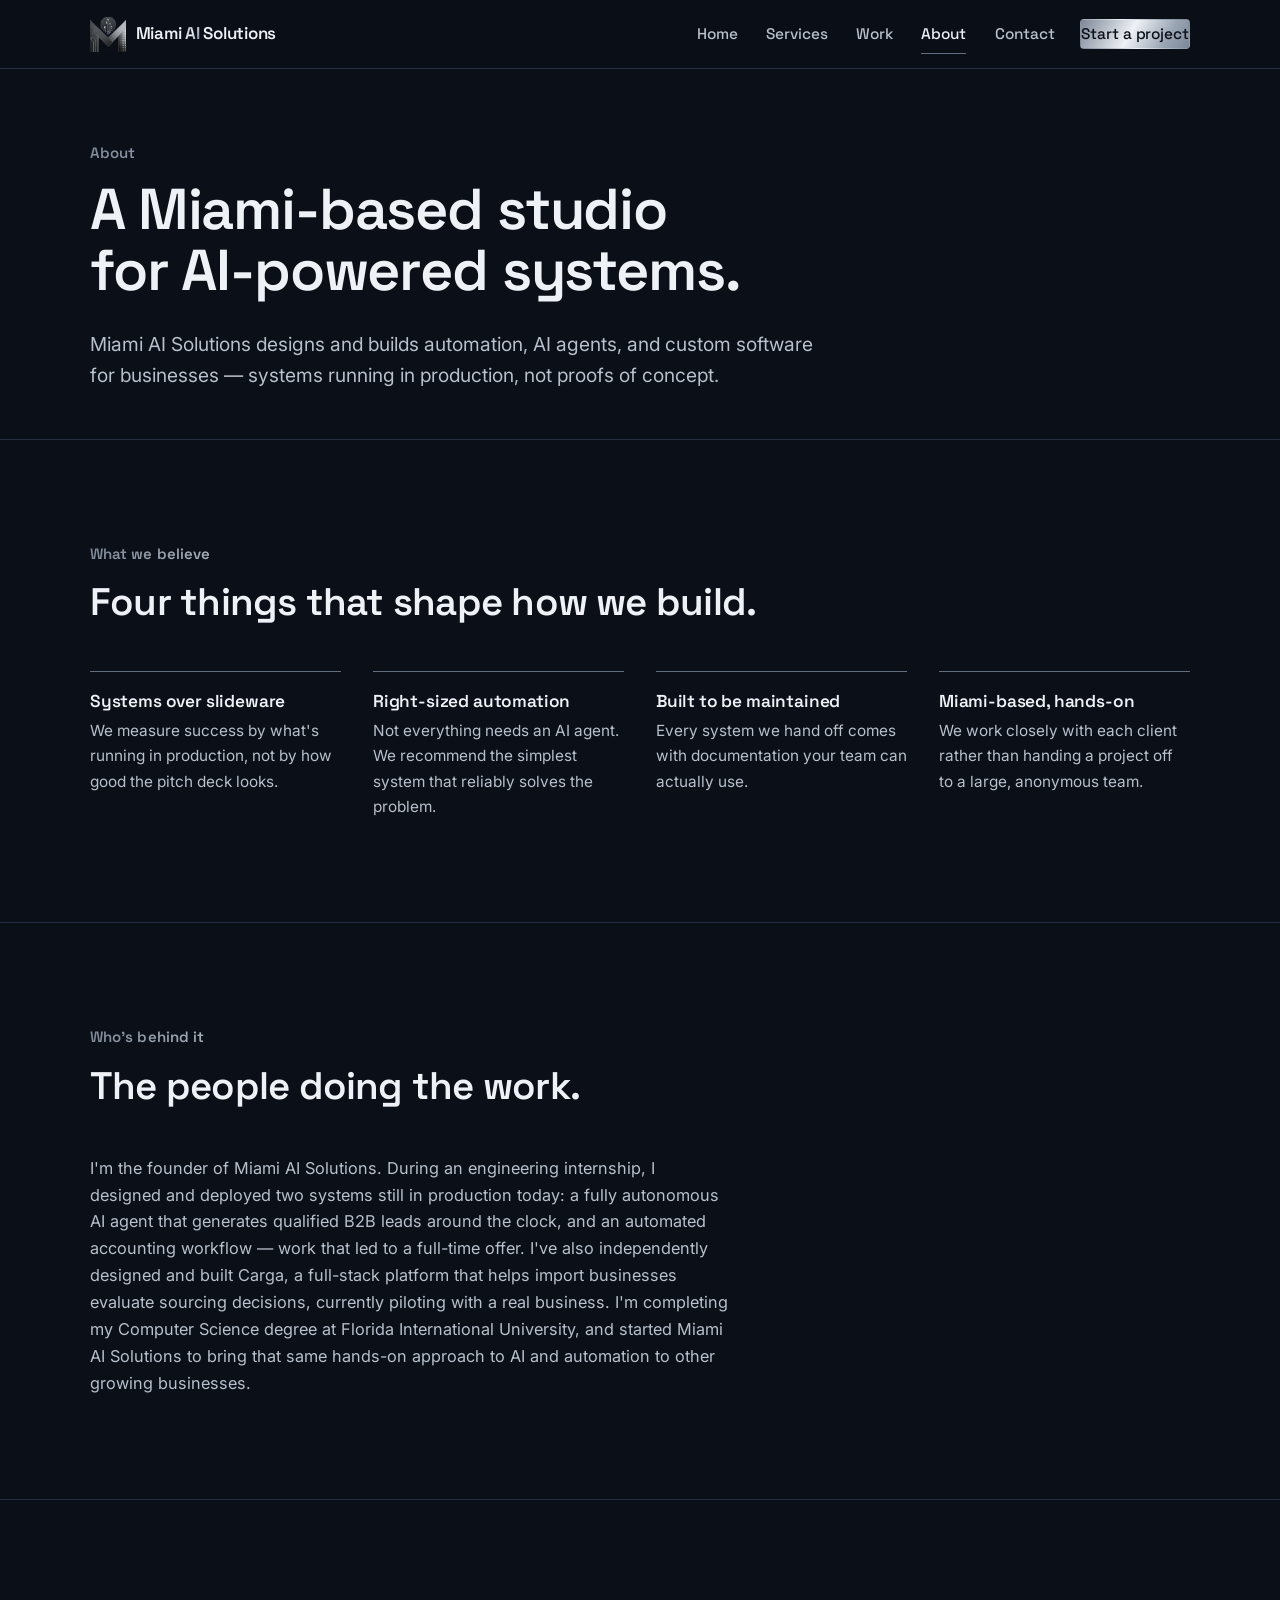
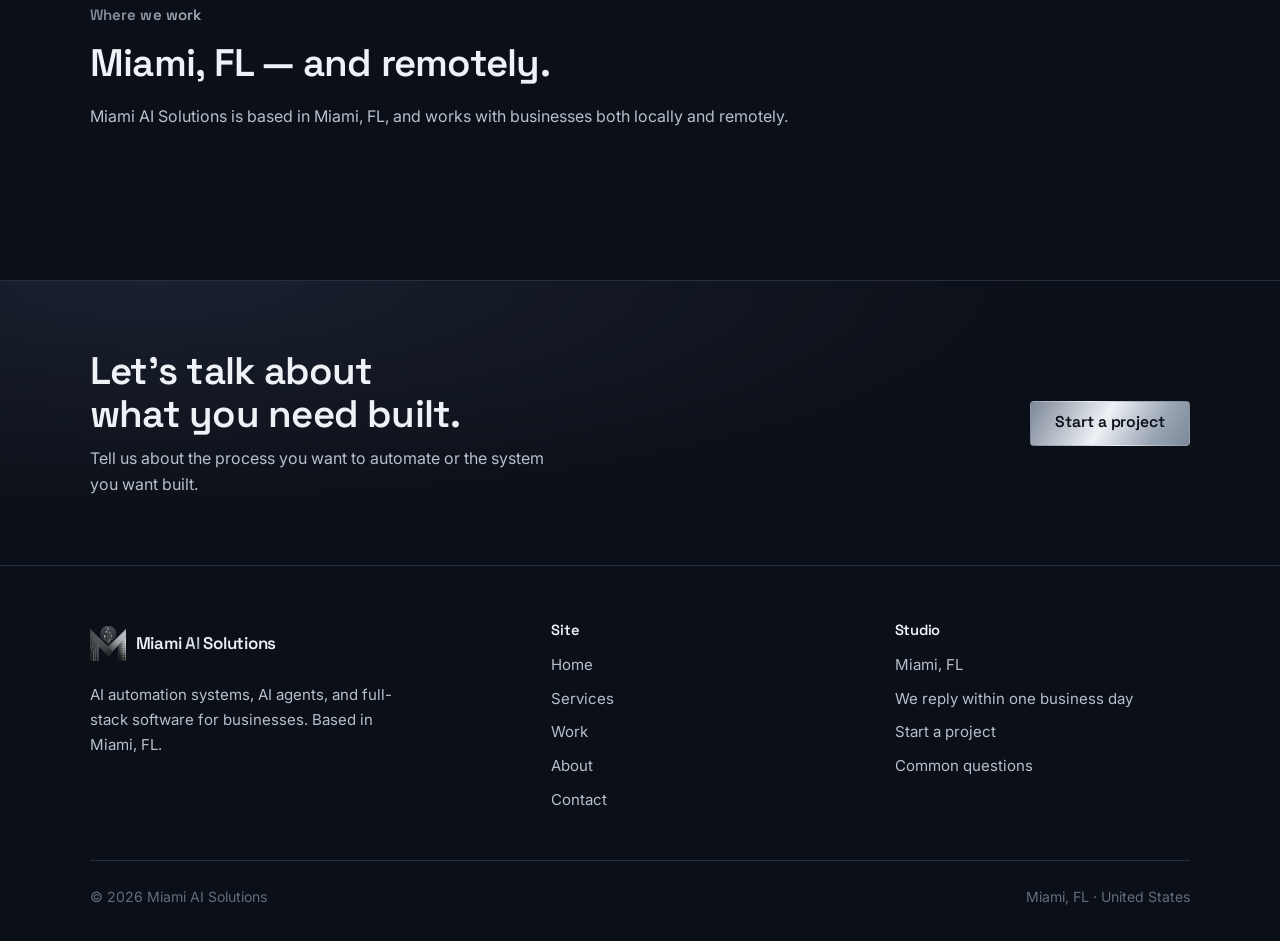
==== about.html @ fc3402f9 "update contact email and founder bio - replace the hello@miamiaisolutions.com placeholder with   con" ====
<!DOCTYPE html>
<html lang="en">
<head>
<meta charset="utf-8">
<meta name="viewport" content="width=device-width, initial-scale=1">
<title>About — A Miami-based AI &amp; software studio | Miami AI Solutions</title>
<meta name="description" content="Miami AI Solutions designs and builds automation, AI agents, and custom software for businesses — systems running in production, not proofs of concept. Based in Miami, FL.">
<link rel="canonical" href="https://www.miamiaisolutions.com/about.html">

<meta property="og:type" content="website">
<meta property="og:site_name" content="Miami AI Solutions">
<meta property="og:title" content="About — A Miami-based AI &amp; software studio | Miami AI Solutions">
<meta property="og:description" content="Miami AI Solutions designs and builds automation, AI agents, and custom software for businesses — systems running in production, not proofs of concept.">
<meta property="og:url" content="https://www.miamiaisolutions.com/about.html">
<meta property="og:image" content="https://www.miamiaisolutions.com/assets/og-image.jpg">
<meta property="og:image:width" content="1200">
<meta property="og:image:height" content="630">
<meta property="og:image:alt" content="Miami AI Solutions — AI, automation and software development, over a Miami skyline.">
<meta name="twitter:card" content="summary_large_image">
<meta name="twitter:title" content="About — A Miami-based AI &amp; software studio | Miami AI Solutions">
<meta name="twitter:description" content="Miami AI Solutions designs and builds automation, AI agents, and custom software for businesses — systems running in production, not proofs of concept.">
<meta name="twitter:image" content="https://www.miamiaisolutions.com/assets/og-image.jpg">

<meta name="theme-color" content="#0b0f17">
<link rel="icon" href="favicon.ico" sizes="any">
<link rel="icon" type="image/png" sizes="32x32" href="favicon-32x32.png">
<link rel="icon" type="image/png" sizes="16x16" href="favicon-16x16.png">
<link rel="apple-touch-icon" href="apple-touch-icon.png">
<link rel="manifest" href="site.webmanifest">

<link rel="preconnect" href="https://fonts.googleapis.com">
<link rel="preconnect" href="https://fonts.gstatic.com" crossorigin>
<link rel="stylesheet" href="https://fonts.googleapis.com/css2?family=Inter:wght@400;500;600&amp;family=Space+Grotesk:wght@500;600;700&amp;display=swap">
<link rel="stylesheet" href="css/styles.css">

<script type="application/ld+json">
{
  "@context": "https://schema.org",
  "@type": "ProfessionalService",
  "@id": "https://www.miamiaisolutions.com/#organization",
  "name": "Miami AI Solutions",
  "url": "https://www.miamiaisolutions.com/",
  "logo": "https://www.miamiaisolutions.com/assets/icon.png",
  "image": "https://www.miamiaisolutions.com/assets/og-image.jpg",
  "description": "Miami AI Solutions designs and builds AI automation systems, AI agents, and full-stack software for businesses — turning manual processes into reliable, running systems.",
  "email": "contact.miamiaisolutions@gmail.com",
  "address": {
    "@type": "PostalAddress",
    "addressLocality": "Miami",
    "addressRegion": "FL",
    "addressCountry": "US"
  },
  "areaServed": "US"
}
</script>
</head>
<body>

<a class="skip-link" href="#main">Skip to content</a>

<header class="site-header">
  <div class="container header-inner">
    <a class="logo" href="index.html">
      <img class="logo-mark" src="assets/icon.png" alt="" width="36" height="35">
      <span class="logo-text">Miami <span class="chrome">AI</span> Solutions</span>
    </a>
    <button class="nav-toggle" type="button" aria-expanded="false" aria-controls="site-nav">
      <span class="bars" aria-hidden="true"></span>
      <span class="visually-hidden">Menu</span>
    </button>
    <nav class="site-nav" id="site-nav" aria-label="Main">
      <ul>
        <li><a href="index.html">Home</a></li>
        <li><a href="services.html">Services</a></li>
        <li><a href="work.html">Work</a></li>
        <li><a href="about.html" aria-current="page">About</a></li>
        <li><a href="contact.html">Contact</a></li>
      </ul>
      <a class="btn btn-primary btn-sm nav-cta" href="contact.html">Start a project</a>
    </nav>
  </div>
</header>

<main id="main">

  <section class="page-head">
    <div class="container">
      <span class="eyebrow">About</span>
      <h1>A Miami-based studio for AI-powered systems.</h1>
      <p class="lede">Miami AI Solutions designs and builds automation, AI agents, and custom software for businesses — systems running in production, not proofs of concept.</p>
    </div>
  </section>

  <section class="section" aria-labelledby="believe-title">
    <div class="container">
      <div class="section-head">
        <span class="eyebrow">What we believe</span>
        <h2 id="believe-title">Four things that shape how we build.</h2>
      </div>

      <div class="belief-grid">
        <div class="belief">
          <h3>Systems over slideware</h3>
          <p>We measure success by what's running in production, not by how good the pitch deck looks.</p>
        </div>
        <div class="belief">
          <h3>Right-sized automation</h3>
          <p>Not everything needs an AI agent. We recommend the simplest system that reliably solves the problem.</p>
        </div>
        <div class="belief">
          <h3>Built to be maintained</h3>
          <p>Every system we hand off comes with documentation your team can actually use.</p>
        </div>
        <div class="belief">
          <h3>Miami-based, hands-on</h3>
          <p>We work closely with each client rather than handing a project off to a large, anonymous team.</p>
        </div>
      </div>
    </div>
  </section>

  <section class="section section--line" aria-labelledby="who-title">
    <div class="container">
      <div class="section-head">
        <span class="eyebrow">Who's behind it</span>
        <h2 id="who-title">The people doing the work.</h2>
      </div>

      <p class="bio">I'm the founder of Miami AI Solutions. During an engineering internship, I designed and deployed two systems still in production today: a fully autonomous AI agent that generates qualified B2B leads around the clock, and an automated accounting workflow — work that led to a full-time offer. I've also independently designed and built Carga, a full-stack platform that helps import businesses evaluate sourcing decisions, currently piloting with a real business. I'm completing my Computer Science degree at Florida International University, and started Miami AI Solutions to bring that same hands-on approach to AI and automation to other growing businesses.</p>
    </div>
  </section>

  <section class="section section--line" aria-labelledby="where-title">
    <div class="container">
      <div class="section-head">
        <span class="eyebrow">Where we work</span>
        <h2 id="where-title">Miami, FL — and remotely.</h2>
        <p>Miami AI Solutions is based in Miami, FL, and works with businesses both locally and remotely.</p>
      </div>
    </div>
  </section>

  <section class="cta-band">
    <div class="container cta-inner">
      <div>
        <h2>Let's talk about what you need built.</h2>
        <p>Tell us about the process you want to automate or the system you want built.</p>
      </div>
      <a class="btn btn-primary" href="contact.html">Start a project</a>
    </div>
  </section>

</main>

<footer class="site-footer">
  <div class="container">
    <div class="footer-grid">
      <div class="footer-brand">
        <a class="logo" href="index.html">
          <img class="logo-mark" src="assets/icon.png" alt="" width="36" height="35">
          <span class="logo-text">Miami <span class="chrome">AI</span> Solutions</span>
        </a>
        <p>AI automation systems, AI agents, and full-stack software for businesses. Based in Miami, FL.</p>
      </div>
      <div class="footer-col">
        <h2>Site</h2>
        <ul>
          <li><a href="index.html">Home</a></li>
          <li><a href="services.html">Services</a></li>
          <li><a href="work.html">Work</a></li>
          <li><a href="about.html">About</a></li>
          <li><a href="contact.html">Contact</a></li>
        </ul>
      </div>
      <div class="footer-col">
        <h2>Studio</h2>
        <ul>
          <li>Miami, FL</li>
          <li>We reply within one business day</li>
          <li><a href="contact.html">Start a project</a></li>
          <li><a href="services.html#faq">Common questions</a></li>
        </ul>
      </div>
    </div>
    <div class="footer-bottom">
      <p>&copy; <span id="year">2026</span> Miami AI Solutions</p>
      <p>Miami, FL &middot; United States</p>
    </div>
  </div>
</footer>

<script src="js/main.js"></script>
</body>
</html>
---- css/styles.css ----
/* ==========================================================================
   Miami AI Solutions — styles.css
   Monochrome / brushed-metal design system. No framework, no build step.
   ========================================================================== */

/* --------------------------------------------------------------------------
   1. Design tokens
   -------------------------------------------------------------------------- */
:root {
  /* Palette — derived from the brand mark: deep navy/black + brushed chrome */
  --ink:        #0b0f17;  /* page background */
  --surface:    #131826;  /* card / section background */
  --surface-2:  #1a2032;  /* elevated surface, hover */
  --line:       #262e42;  /* hairline borders */
  --steel:      #626d7f;  /* dividers, large numerals, decorative strokes */
  --silver:     #b7c0cc;  /* secondary body text */
  --paper:      #eef1f5;  /* heading white */
  --white:      #f8f9fb;  /* body text on dark */
  --chrome-gradient: linear-gradient(120deg, #7c8797 0%, #eef1f5 46%, #9aa5b4 78%, #7c8797 100%);

  /* Type */
  --font-display: "Space Grotesk", "Segoe UI", system-ui, sans-serif;
  --font-body: "Inter", system-ui, -apple-system, "Segoe UI", sans-serif;

  /* Metrics */
  --maxw: 1180px;
  --gutter: clamp(1.25rem, 4vw, 2.5rem);
  --section-y: clamp(3.5rem, 8vw, 6.5rem);
  --radius: 4px;
  --radius-lg: 8px;
  --header-h: 68px;

  /* Effects */
  --ring: 0 0 0 2px var(--ink), 0 0 0 4px #8f9aab;
  --shadow: 0 18px 40px -24px rgba(0, 0, 0, 0.9);

  color-scheme: dark;
}

/* --------------------------------------------------------------------------
   2. Base
   -------------------------------------------------------------------------- */
*,
*::before,
*::after { box-sizing: border-box; }

html {
  scroll-behavior: smooth;
  scroll-padding-top: calc(var(--header-h) + 1.5rem);
  -webkit-text-size-adjust: 100%;
}

body {
  margin: 0;
  background: var(--ink);
  color: var(--white);
  font-family: var(--font-body);
  font-size: 1rem;
  line-height: 1.65;
  -webkit-font-smoothing: antialiased;
  text-rendering: optimizeLegibility;
}

h1, h2, h3, h4 {
  font-family: var(--font-display);
  color: var(--paper);
  margin: 0 0 0.5em;
  font-weight: 600;
  letter-spacing: -0.02em;
  line-height: 1.12;
  text-wrap: balance;
}

h1 { font-size: clamp(2.25rem, 5.2vw, 3.6rem); line-height: 1.05; }
h2 { font-size: clamp(1.7rem, 3.4vw, 2.4rem); }
h3 { font-size: clamp(1.15rem, 1.7vw, 1.35rem); letter-spacing: -0.01em; }
h4 { font-size: 1.02rem; letter-spacing: -0.005em; }

p { margin: 0 0 1.1rem; }
p:last-child { margin-bottom: 0; }

a { color: var(--paper); text-decoration-color: var(--steel); text-underline-offset: 3px; }
a:hover { text-decoration-color: var(--silver); }

img, svg { max-width: 100%; }
img { height: auto; }

ul, ol { margin: 0; padding: 0; }

hr {
  border: 0;
  border-top: 1px solid var(--line);
  margin: 0;
}

strong { color: var(--paper); font-weight: 600; }

/* Focus — visible, high contrast, keyboard only */
:focus-visible {
  outline: none;
  box-shadow: var(--ring);
  border-radius: var(--radius);
}

.skip-link {
  position: absolute;
  left: var(--gutter);
  top: 0.5rem;
  z-index: 200;
  transform: translateY(-200%);
  background: var(--paper);
  color: var(--ink);
  font-family: var(--font-display);
  font-weight: 600;
  font-size: 0.9rem;
  padding: 0.6rem 1rem;
  border-radius: var(--radius);
  text-decoration: none;
  transition: transform 0.15s ease;
}
.skip-link:focus { transform: translateY(0); }

/* --------------------------------------------------------------------------
   3. Layout primitives
   -------------------------------------------------------------------------- */
.container {
  width: 100%;
  max-width: var(--maxw);
  margin-inline: auto;
  padding-inline: var(--gutter);
}

.section { padding-block: var(--section-y); }
.section--tight { padding-block: clamp(2.5rem, 5vw, 4rem); }
.section--line { border-top: 1px solid var(--line); }

.section-head {
  max-width: 46rem;
  margin-bottom: clamp(2rem, 4vw, 3rem);
}
.section-head p { color: var(--silver); }

.lede {
  font-size: clamp(1.05rem, 1.5vw, 1.2rem);
  line-height: 1.6;
  color: var(--silver);
  max-width: 62ch;
}

/* Section eyebrow — the metallic gradient is the accent, used sparingly */
.eyebrow {
  display: block;
  font-family: var(--font-display);
  font-size: 0.94rem;
  font-weight: 600;
  letter-spacing: 0.005em;
  margin-bottom: 0.85rem;
  color: var(--paper);
}
.chrome { color: var(--paper); }

@supports ((background-clip: text) or (-webkit-background-clip: text)) {
  .eyebrow,
  .chrome {
    background: var(--chrome-gradient);
    -webkit-background-clip: text;
    background-clip: text;
    color: transparent;
    -webkit-text-fill-color: transparent;
  }
}

.meta {
  font-family: var(--font-display);
  font-size: 0.85rem;
  font-weight: 500;
  color: var(--silver);
  letter-spacing: 0;
}

/* --------------------------------------------------------------------------
   4. Header / navigation
   -------------------------------------------------------------------------- */
.site-header {
  position: sticky;
  top: 0;
  z-index: 100;
  background: rgba(11, 15, 23, 0.78);
  backdrop-filter: blur(14px) saturate(140%);
  -webkit-backdrop-filter: blur(14px) saturate(140%);
  border-bottom: 1px solid var(--line);
}
@supports not ((backdrop-filter: blur(1px)) or (-webkit-backdrop-filter: blur(1px))) {
  .site-header { background: #0b0f17; }
}

.header-inner {
  display: flex;
  align-items: center;
  justify-content: space-between;
  gap: 1rem;
  min-height: var(--header-h);
}

.logo {
  display: inline-flex;
  align-items: center;
  gap: 0.6rem;
  text-decoration: none;
  padding: 0.25rem;
  margin-left: -0.25rem;
}
.logo-mark {
  width: 36px;
  height: 35px;
  flex: none;
  display: block;
}
.logo-text {
  font-family: var(--font-display);
  font-weight: 600;
  font-size: 1.06rem;
  letter-spacing: -0.015em;
  color: var(--paper);
  white-space: nowrap;
}

.site-nav { display: flex; align-items: center; }
.site-nav ul {
  list-style: none;
  display: flex;
  align-items: center;
  gap: clamp(1rem, 2.2vw, 2rem);
}
.site-nav a {
  font-family: var(--font-display);
  font-size: 0.96rem;
  font-weight: 500;
  color: var(--silver);
  text-decoration: none;
  padding: 0.4rem 0;
  display: inline-block;
  border-bottom: 1px solid transparent;
}
.site-nav a:hover { color: var(--paper); }
.site-nav a[aria-current="page"] {
  color: var(--paper);
  border-bottom-color: var(--steel);
}

/* The generic nav link colour must not win over the button's own colour. */
.site-nav a.btn-primary { color: var(--ink); }
.site-nav a.btn-ghost { color: var(--paper); }
.nav-cta { margin-left: clamp(1rem, 2vw, 1.75rem); }

.nav-toggle {
  display: none;
  width: 44px;
  height: 40px;
  padding: 0;
  background: transparent;
  border: 1px solid var(--line);
  border-radius: var(--radius);
  color: var(--paper);
  cursor: pointer;
}
.nav-toggle .bars,
.nav-toggle .bars::before,
.nav-toggle .bars::after {
  display: block;
  width: 18px;
  height: 1.5px;
  background: currentColor;
  margin-inline: auto;
  transition: transform 0.2s ease, background-color 0.2s ease;
}
.nav-toggle .bars { position: relative; }
.nav-toggle .bars::before,
.nav-toggle .bars::after { content: ""; position: absolute; left: 0; }
.nav-toggle .bars::before { top: -6px; }
.nav-toggle .bars::after { top: 6px; }
.nav-toggle[aria-expanded="true"] .bars { background: transparent; }
.nav-toggle[aria-expanded="true"] .bars::before { transform: translateY(6px) rotate(45deg); }
.nav-toggle[aria-expanded="true"] .bars::after { transform: translateY(-6px) rotate(-45deg); }

@media (max-width: 860px) {
  .nav-toggle { display: block; }
  .site-nav {
    position: absolute;
    top: 100%;
    left: 0;
    right: 0;
    background: var(--ink);
    border-bottom: 1px solid var(--line);
    padding: 0.5rem var(--gutter) 1.5rem;
    display: none;
  }
  .site-nav.is-open { display: block; }
  .site-nav ul { flex-direction: column; align-items: stretch; gap: 0; }
  .site-nav li { border-bottom: 1px solid var(--line); }
  .site-nav a { display: block; padding: 0.9rem 0; font-size: 1.05rem; }
  .site-nav a[aria-current="page"] { border-bottom-color: transparent; }
  /* Keep the CTA a button, not another full-width nav row. */
  .site-nav a.nav-cta {
    display: inline-flex;
    margin: 1.35rem 0 0;
    padding: 0.72rem 1.3rem;
    font-size: 0.95rem;
  }
}

/* --------------------------------------------------------------------------
   5. Buttons
   -------------------------------------------------------------------------- */
.btn {
  display: inline-flex;
  align-items: center;
  justify-content: center;
  gap: 0.5rem;
  font-family: var(--font-display);
  font-size: 0.98rem;
  font-weight: 600;
  letter-spacing: -0.005em;
  line-height: 1;
  padding: 0.85rem 1.5rem;
  border-radius: var(--radius);
  border: 1px solid transparent;
  text-decoration: none;
  cursor: pointer;
  transition: filter 0.18s ease, background-color 0.18s ease, border-color 0.18s ease, color 0.18s ease;
}

.btn-primary {
  background-image: var(--chrome-gradient);
  background-color: #d7dde5;
  color: var(--ink);
}
.btn-primary:hover { filter: brightness(1.08); }
.btn-primary:active { filter: brightness(0.96); }

.btn-ghost {
  background: transparent;
  border-color: var(--steel);
  color: var(--paper);
}
.btn-ghost:hover { border-color: var(--silver); background: var(--surface); }

.btn-sm { padding: 0.6rem 1.1rem; font-size: 0.92rem; }

.btn-row {
  display: flex;
  flex-wrap: wrap;
  gap: 0.85rem;
  margin-top: 2rem;
}

/* Text link with a hairline underline */
.link {
  font-family: var(--font-display);
  font-weight: 500;
  font-size: 0.95rem;
  color: var(--paper);
  text-decoration: none;
  border-bottom: 1px solid var(--steel);
  padding-bottom: 1px;
}
.link:hover { border-bottom-color: var(--paper); }

/* --------------------------------------------------------------------------
   6. Hero
   -------------------------------------------------------------------------- */
.hero {
  padding-block: clamp(3rem, 7vw, 5.5rem) clamp(3rem, 7vw, 5rem);
  border-bottom: 1px solid var(--line);
  overflow: hidden;
}
.hero-grid {
  display: grid;
  grid-template-columns: minmax(0, 1.05fr) minmax(0, 0.95fr);
  gap: clamp(2rem, 5vw, 4rem);
  align-items: center;
}
.hero h1 { margin-bottom: 1.1rem; }
.hero .lede { max-width: 34rem; }

.hero-art { width: 100%; height: auto; display: block; }

@media (max-width: 900px) {
  .hero-grid { grid-template-columns: 1fr; }
  /* Copy leads on small screens; the art follows it. */
  .hero-art-wrap { max-width: 30rem; margin-top: 0.5rem; }
}

/* Hero SVG illustration */
.art-building { fill: url(#msBuilding); }
.art-circle { fill: url(#msGlow); }
.art-grid-line { stroke: var(--line); stroke-width: 1; }
.art-base { stroke: var(--steel); stroke-width: 1; opacity: 0.6; }

.trace {
  fill: none;
  stroke: #7f8b9d;
  stroke-width: 1.6;
  stroke-linecap: square;
  stroke-dasharray: 760;
  stroke-dashoffset: 760;
  animation: trace-draw 1.5s cubic-bezier(0.32, 0, 0.2, 1) forwards;
}
.trace-2 { animation-delay: 0.18s; }
.trace-3 { animation-delay: 0.36s; }
.trace-4 { animation-delay: 0.54s; }

.node {
  fill: var(--ink);
  stroke: var(--silver);
  stroke-width: 1.6;
  opacity: 0;
  animation: art-fade 0.5s ease forwards;
}
.node-1 { animation-delay: 0.95s; }
.node-2 { animation-delay: 1.1s; }
.node-3 { animation-delay: 1.25s; }
.node-4 { animation-delay: 1.4s; }

.signal-link { stroke: var(--steel); stroke-width: 0.9; opacity: 0; animation: art-fade 0.6s ease 1.3s forwards; }
.signal {
  fill: var(--paper);
  opacity: 0;
  animation: art-fade 0.5s ease forwards, signal-pulse 3.4s ease-in-out infinite;
}
.signal-1 { animation-delay: 1.45s, 2s; }
.signal-2 { animation-delay: 1.6s, 2.5s; }
.signal-3 { animation-delay: 1.75s, 3s; }

@keyframes trace-draw { to { stroke-dashoffset: 0; } }
@keyframes art-fade { to { opacity: 1; } }
@keyframes signal-pulse {
  0%, 100% { opacity: 1; }
  50% { opacity: 0.35; }
}

@media (prefers-reduced-motion: reduce) {
  html { scroll-behavior: auto; }
  .trace { stroke-dashoffset: 0; animation: none; }
  .node, .signal, .signal-link { opacity: 1; animation: none; }
  *, *::before, *::after {
    animation-duration: 0.001ms !important;
    animation-iteration-count: 1 !important;
    transition-duration: 0.001ms !important;
  }
}

/* --------------------------------------------------------------------------
   7. Page header (interior pages)
   -------------------------------------------------------------------------- */
.page-head {
  padding-block: clamp(2.75rem, 6vw, 4.5rem) clamp(2rem, 4vw, 3rem);
  border-bottom: 1px solid var(--line);
}
.page-head h1 { max-width: 20ch; }
.page-head .lede { margin-top: 1.1rem; }

/* --------------------------------------------------------------------------
   8. Proof / stats strip
   -------------------------------------------------------------------------- */
.proof {
  display: grid;
  grid-template-columns: repeat(3, minmax(0, 1fr));
  gap: 0;
}
.proof-item { padding: 0.25rem 0; }
.proof h3 { margin-bottom: 0.35rem; }
.proof p { color: var(--silver); margin-bottom: 0.75rem; }
.proof .tag { margin-bottom: 0.75rem; }
.stack {
  font-family: var(--font-display);
  font-size: 0.85rem;
  color: var(--silver);
  line-height: 1.5;
}
.stack span { color: var(--steel); }

@media (min-width: 761px) {
  .proof-item { padding-inline: clamp(1.5rem, 3vw, 2.5rem); }
  .proof-item:first-child { padding-left: 0; }
  .proof-item:last-child { padding-right: 0; }
  .proof-item + .proof-item { border-left: 1px solid var(--line); }
}
@media (max-width: 760px) {
  .proof { grid-template-columns: 1fr; gap: 2rem; }
  .proof-item + .proof-item { border-top: 1px solid var(--line); padding-top: 2rem; }
}

.tag {
  display: inline-block;
  font-family: var(--font-display);
  font-size: 0.78rem;
  font-weight: 500;
  color: var(--silver);
  background: var(--surface-2);
  border: 1px solid var(--line);
  border-radius: 2px;
  padding: 0.18rem 0.55rem;
}

/* --------------------------------------------------------------------------
   9. Cards
   -------------------------------------------------------------------------- */
/* Six cards, so the column count is fixed rather than auto-fit — an auto-fit
   track count leaves empty cells that show through as bare grid gutter. */
.card-grid {
  display: grid;
  grid-template-columns: repeat(3, minmax(0, 1fr));
  gap: 1px;
  background: var(--line);
  border: 1px solid var(--line);
  border-radius: var(--radius);
  overflow: hidden;
}
@media (max-width: 900px) {
  .card-grid { grid-template-columns: repeat(2, minmax(0, 1fr)); }
}
@media (max-width: 560px) {
  .card-grid { grid-template-columns: 1fr; }
}
.card {
  background: var(--surface);
  padding: clamp(1.5rem, 2.6vw, 2rem);
  display: flex;
  flex-direction: column;
  gap: 0.5rem;
  text-decoration: none;
  transition: background-color 0.18s ease;
}
a.card:hover { background: var(--surface-2); }
.card h3 { margin: 0; }
.card p { color: var(--silver); font-size: 0.96rem; margin: 0; }
a.card .card-more {
  margin-top: auto;
  padding-top: 1rem;
  font-family: var(--font-display);
  font-size: 0.88rem;
  color: var(--silver);
}
a.card:hover .card-more { color: var(--paper); }

/* Belief cards (about) sit on the page background, not in a grid slab */
.belief-grid {
  display: grid;
  grid-template-columns: repeat(auto-fit, minmax(min(100%, 15rem), 1fr));
  gap: clamp(1.25rem, 2.5vw, 2rem);
}
.belief {
  border-top: 1px solid var(--steel);
  padding-top: 1.25rem;
}
.belief h3 { font-size: 1.08rem; margin-bottom: 0.4rem; }
.belief p { color: var(--silver); font-size: 0.96rem; }

/* --------------------------------------------------------------------------
   10. Numbered process
   -------------------------------------------------------------------------- */
.steps {
  list-style: none;
  display: grid;
  grid-template-columns: repeat(auto-fit, minmax(min(100%, 14rem), 1fr));
  gap: clamp(1.5rem, 3vw, 2.5rem);
  counter-reset: step;
}
.step { border-top: 1px solid var(--line); padding-top: 1.15rem; }
.step-n {
  display: block;
  font-family: var(--font-display);
  font-size: 1.5rem;
  font-weight: 500;
  color: var(--steel);
  line-height: 1;
  margin-bottom: 0.9rem;
}
.step h3 { font-size: 1.1rem; margin-bottom: 0.4rem; }
.step p { color: var(--silver); font-size: 0.96rem; }

/* --------------------------------------------------------------------------
   11. CTA band
   -------------------------------------------------------------------------- */
.cta-band {
  border-top: 1px solid var(--line);
  background:
    radial-gradient(120% 140% at 12% 0%, rgba(38, 46, 66, 0.55) 0%, rgba(11, 15, 23, 0) 60%),
    var(--ink);
}
.cta-inner {
  display: flex;
  flex-wrap: wrap;
  align-items: center;
  justify-content: space-between;
  gap: 1.5rem;
  padding-block: clamp(2.75rem, 6vw, 4.25rem);
}
.cta-inner h2 { margin: 0; max-width: 22ch; }
.cta-inner p { color: var(--silver); margin: 0.6rem 0 0; max-width: 46ch; }

/* --------------------------------------------------------------------------
   12. Service detail blocks
   -------------------------------------------------------------------------- */
.service-block {
  display: grid;
  grid-template-columns: minmax(0, 0.85fr) minmax(0, 2fr);
  gap: clamp(1.5rem, 4vw, 3.5rem);
  padding-block: clamp(2.5rem, 5vw, 3.5rem);
  border-top: 1px solid var(--line);
}
.service-block:first-of-type { border-top: 0; }
.service-index {
  font-family: var(--font-display);
  font-size: 0.9rem;
  color: var(--steel);
  margin-bottom: 0.5rem;
}
.service-block h2 { font-size: clamp(1.4rem, 2.2vw, 1.75rem); margin-bottom: 0.5rem; }
.service-block > div > p { color: var(--silver); }
.service-desc { max-width: 60ch; }

@media (max-width: 820px) {
  .service-block { grid-template-columns: 1fr; gap: 1.25rem; }
}

.checklist {
  list-style: none;
  margin: 1.35rem 0 0;
  display: grid;
  gap: 0.6rem;
  max-width: 60ch;
}
.checklist li {
  position: relative;
  padding-left: 1.6rem;
  color: var(--silver);
  font-size: 0.97rem;
}
.checklist li::before {
  content: "";
  position: absolute;
  left: 0;
  top: 0.62em;
  width: 9px;
  height: 9px;
  border: 1px solid var(--steel);
  border-radius: 1px;
  transform: rotate(45deg);
}

.example {
  margin-top: 1.5rem;
  padding: 0.9rem 1.1rem;
  background: var(--surface);
  border: 1px solid var(--line);
  border-radius: var(--radius);
  font-size: 0.95rem;
  color: var(--silver);
  max-width: 60ch;
}
.example strong { font-family: var(--font-display); }

/* --------------------------------------------------------------------------
   13. FAQ accordion
   -------------------------------------------------------------------------- */
.faq {
  border-top: 1px solid var(--line);
  max-width: 52rem;
}
.faq-item { border-bottom: 1px solid var(--line); }
.faq-item h3 { margin: 0; font: inherit; letter-spacing: normal; }

.faq-q {
  width: 100%;
  display: flex;
  align-items: center;
  justify-content: space-between;
  gap: 1.5rem;
  padding: 1.15rem 0;
  background: none;
  border: 0;
  text-align: left;
  font-family: var(--font-display);
  font-size: clamp(1rem, 1.5vw, 1.1rem);
  font-weight: 500;
  color: var(--paper);
  cursor: pointer;
}
.faq-q:hover { color: var(--white); }

.faq-icon { position: relative; flex: none; width: 14px; height: 14px; }
.faq-icon::before,
.faq-icon::after {
  content: "";
  position: absolute;
  background: var(--silver);
  transition: transform 0.25s ease;
}
.faq-icon::before { left: 0; top: 6px; width: 14px; height: 1.5px; }
.faq-icon::after { left: 6px; top: 0; width: 1.5px; height: 14px; }
.faq-q[aria-expanded="true"] .faq-icon::before { transform: rotate(45deg); }
.faq-q[aria-expanded="true"] .faq-icon::after { transform: rotate(45deg); }

.faq-a {
  max-height: 0;
  overflow: hidden;
  visibility: hidden;
  transition: max-height 0.3s ease, visibility 0s linear 0.3s;
}
.faq-a.is-open {
  max-height: 22rem;
  visibility: visible;
  transition: max-height 0.3s ease, visibility 0s;
}
.faq-a p {
  color: var(--silver);
  padding-bottom: 1.35rem;
  max-width: 62ch;
}

/* --------------------------------------------------------------------------
   14. Case studies
   -------------------------------------------------------------------------- */
.case {
  display: grid;
  grid-template-columns: minmax(0, 0.8fr) minmax(0, 2fr);
  gap: clamp(1.25rem, 4vw, 3.5rem);
  padding: clamp(1.75rem, 3.5vw, 2.5rem);
  background: var(--surface);
  border: 1px solid var(--line);
  border-radius: var(--radius);
  scroll-margin-top: calc(var(--header-h) + 2rem);
}
.case + .case { margin-top: clamp(1rem, 2vw, 1.5rem); }
.case h2 { font-size: clamp(1.35rem, 2.2vw, 1.7rem); margin-bottom: 0.6rem; }
.case-desc { color: var(--silver); max-width: 62ch; }

.status {
  display: inline-flex;
  align-items: center;
  gap: 0.55rem;
  font-family: var(--font-display);
  font-size: 0.9rem;
  color: var(--paper);
  margin-bottom: 1rem;
}
.status::before {
  content: "";
  width: 7px;
  height: 7px;
  border-radius: 50%;
  background: var(--paper);
  box-shadow: 0 0 0 3px rgba(238, 241, 245, 0.14);
  flex: none;
}

.case-meta { display: flex; flex-direction: column; gap: 0.9rem; }
.tag-row { display: flex; flex-wrap: wrap; gap: 0.4rem; }

.spec-list { list-style: none; margin-top: 1.5rem; display: grid; gap: 0.55rem; }
.spec-list div {
  display: grid;
  grid-template-columns: 7.5rem minmax(0, 1fr);
  gap: 1rem;
  padding-top: 0.55rem;
  border-top: 1px solid var(--line);
  font-size: 0.94rem;
}
.spec-list dt { color: var(--silver); font-family: var(--font-display); }
.spec-list dd { margin: 0; color: var(--white); }

@media (max-width: 820px) {
  .case { grid-template-columns: 1fr; }
  .spec-list div { grid-template-columns: 1fr; gap: 0.15rem; }
}

/* --------------------------------------------------------------------------
   15. Placeholder callout
   -------------------------------------------------------------------------- */
.placeholder {
  border: 1px dashed #a97f2e;
  border-radius: var(--radius);
  background: rgba(169, 127, 46, 0.07);
  padding: 1.15rem 1.35rem;
  max-width: 62ch;
}
.placeholder-label {
  display: inline-block;
  font-family: var(--font-display);
  font-size: 0.8rem;
  font-weight: 600;
  color: #e0b45c;
  border: 1px solid rgba(224, 180, 92, 0.5);
  border-radius: 2px;
  padding: 0.1rem 0.45rem;
  margin-bottom: 0.65rem;
}
.placeholder p { color: var(--silver); font-size: 0.96rem; }
.placeholder p:last-child { margin-bottom: 0; }

/* Long-form body copy (founder bio) — capped for a comfortable measure */
.bio {
  color: var(--silver);
  max-width: 64ch;
  font-size: 1.02rem;
}

/* --------------------------------------------------------------------------
   16. Contact
   -------------------------------------------------------------------------- */
.contact-grid {
  display: grid;
  grid-template-columns: minmax(0, 1.35fr) minmax(0, 0.75fr);
  gap: clamp(2rem, 5vw, 4rem);
  align-items: start;
}
@media (max-width: 880px) {
  .contact-grid { grid-template-columns: 1fr; }
}

.form { display: grid; gap: 1.35rem; max-width: 38rem; }
.field { position: relative; display: grid; gap: 0.4rem; padding-bottom: 1.3rem; }
.field label {
  font-family: var(--font-display);
  font-size: 0.92rem;
  font-weight: 500;
  color: var(--paper);
}
.field .optional { color: var(--silver); font-weight: 400; }

.field input,
.field select,
.field textarea {
  width: 100%;
  font-family: var(--font-body);
  font-size: 1rem;
  color: var(--white);
  background: var(--surface);
  border: 1px solid var(--line);
  border-radius: var(--radius);
  padding: 0.72rem 0.85rem;
  transition: border-color 0.16s ease, background-color 0.16s ease;
}
.field textarea { min-height: 9rem; resize: vertical; line-height: 1.6; }
.field select {
  appearance: none;
  background-image: linear-gradient(45deg, transparent 50%, var(--silver) 50%), linear-gradient(135deg, var(--silver) 50%, transparent 50%);
  background-position: calc(100% - 20px) calc(50% + 2px), calc(100% - 14px) calc(50% + 2px);
  background-size: 6px 6px, 6px 6px;
  background-repeat: no-repeat;
  padding-right: 2.5rem;
}
.field option { background: var(--surface); color: var(--white); }
.field input:hover,
.field select:hover,
.field textarea:hover { border-color: var(--steel); }
.field input:focus,
.field select:focus,
.field textarea:focus {
  outline: none;
  border-color: var(--silver);
  background: var(--surface-2);
}
.field input[aria-invalid="true"],
.field textarea[aria-invalid="true"] { border-color: #d98b8b; }

/* Floating error — absolutely positioned so showing it never shifts the layout */
.field-error {
  position: absolute;
  left: 0;
  bottom: 0;
  font-size: 0.86rem;
  line-height: 1.25;
  color: #e8a3a3;
  opacity: 0;
  transform: translateY(-3px);
  transition: opacity 0.16s ease, transform 0.16s ease;
  pointer-events: none;
}
.field-error.is-visible { opacity: 1; transform: translateY(0); }

.hp {
  position: absolute;
  left: -9999px;
  top: auto;
  width: 1px;
  height: 1px;
  overflow: hidden;
}

.form-status {
  font-family: var(--font-display);
  font-size: 0.95rem;
  border-left: 2px solid var(--steel);
  padding: 0.5rem 0 0.5rem 0.9rem;
  color: var(--silver);
  margin: 0;
}
.form-status:empty { display: none; }
.form-status.is-error { border-left-color: #d98b8b; color: #e8a3a3; }
.form-status.is-ok { border-left-color: var(--paper); color: var(--paper); }

.info-block { display: grid; gap: 1.75rem; }
.info-item h3 { font-size: 1rem; margin-bottom: 0.3rem; }
.info-item p { color: var(--silver); margin: 0; }
.info-item a { color: var(--paper); }

/* --------------------------------------------------------------------------
   17. Footer
   -------------------------------------------------------------------------- */
.site-footer {
  border-top: 1px solid var(--line);
  padding-block: clamp(2.5rem, 5vw, 3.5rem) 2rem;
  background: var(--ink);
}
.footer-grid {
  display: grid;
  grid-template-columns: minmax(0, 1.4fr) repeat(2, minmax(0, 1fr));
  gap: clamp(1.75rem, 4vw, 3rem);
}
@media (max-width: 720px) {
  .footer-grid { grid-template-columns: 1fr 1fr; }
  .footer-brand { grid-column: 1 / -1; }
}
.footer-brand p {
  color: var(--silver);
  font-size: 0.94rem;
  max-width: 34ch;
  margin-top: 0.9rem;
}
.footer-col h2 {
  font-size: 0.92rem;
  font-family: var(--font-display);
  font-weight: 600;
  color: var(--paper);
  margin-bottom: 0.9rem;
}
.footer-col ul { list-style: none; display: grid; gap: 0.55rem; }
.footer-col li,
.footer-col a,
.footer-col p {
  font-size: 0.94rem;
  color: var(--silver);
  text-decoration: none;
  margin: 0;
}
.footer-col a:hover { color: var(--paper); }
.footer-bottom {
  display: flex;
  flex-wrap: wrap;
  gap: 0.75rem 1.5rem;
  justify-content: space-between;
  margin-top: clamp(2rem, 4vw, 3rem);
  padding-top: 1.5rem;
  border-top: 1px solid var(--line);
  font-size: 0.88rem;
  color: var(--steel);
}
.footer-bottom p { margin: 0; }

/* --------------------------------------------------------------------------
   18. Utilities
   -------------------------------------------------------------------------- */
.visually-hidden {
  position: absolute;
  width: 1px;
  height: 1px;
  margin: -1px;
  padding: 0;
  overflow: hidden;
  clip: rect(0 0 0 0);
  clip-path: inset(50%);
  white-space: nowrap;
  border: 0;
}
.stack-gap > * + * { margin-top: clamp(2rem, 4vw, 3rem); }
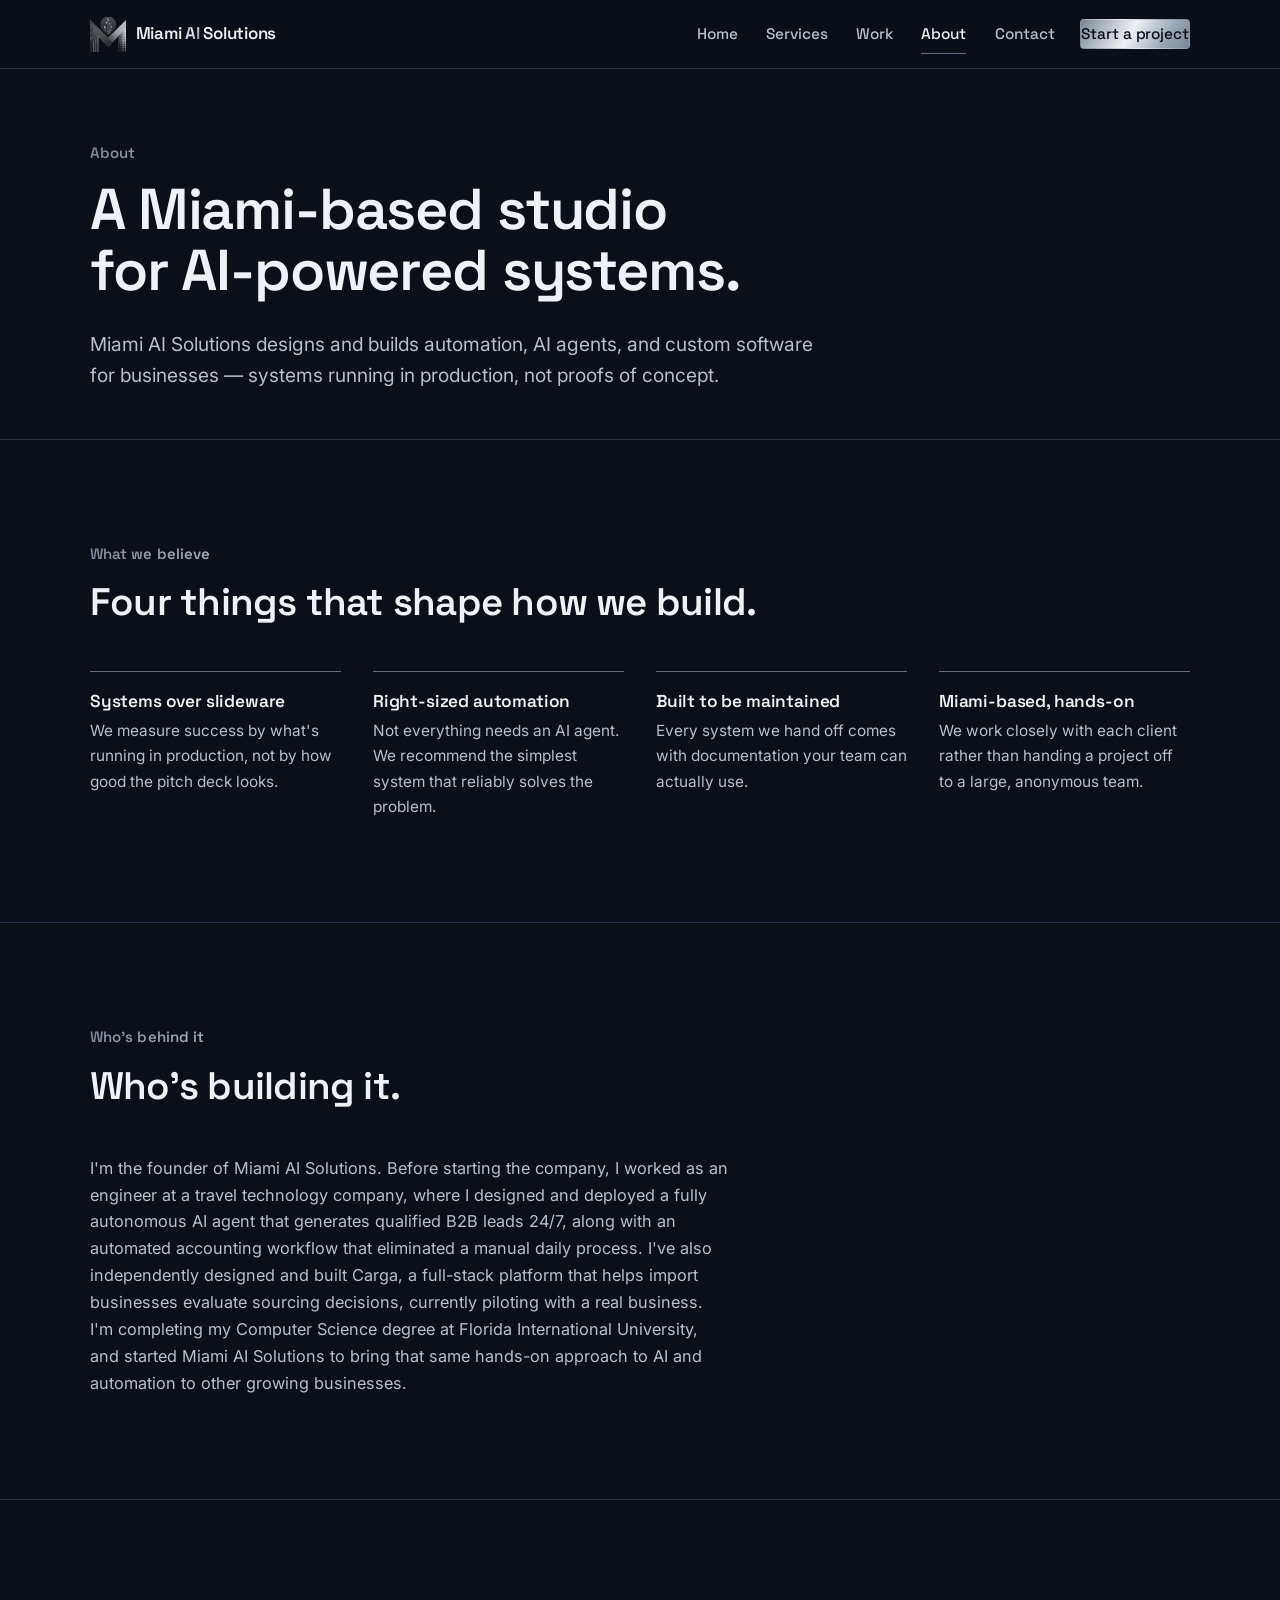
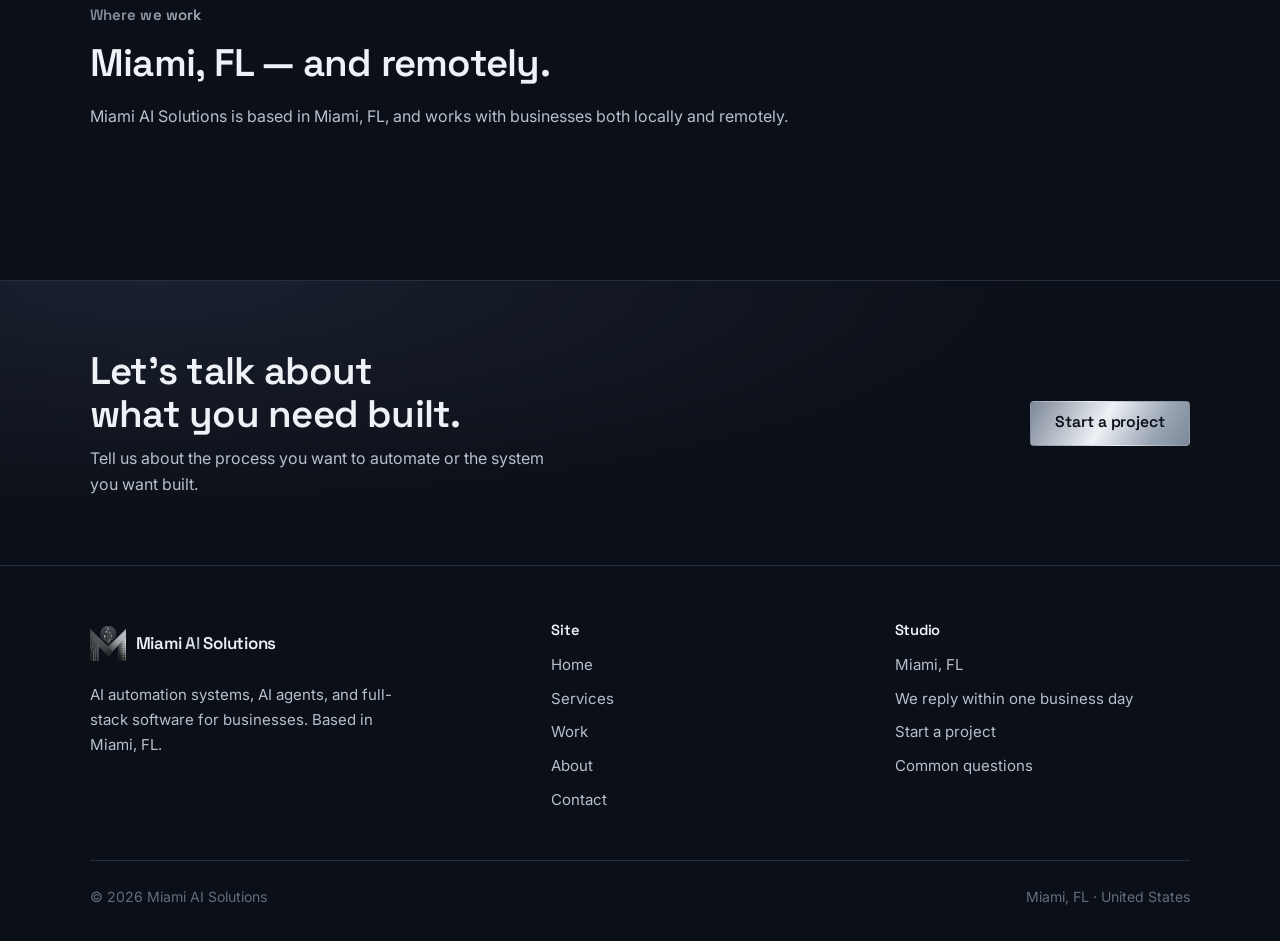
==== commit eb2a9913: "update founder bio, heading, and README - about.html: updated founder bio copy, and changed the sect" ====
--- a/about.html
+++ b/about.html
@@ -123,10 +123,10 @@
     <div class="container">
       <div class="section-head">
         <span class="eyebrow">Who's behind it</span>
-        <h2 id="who-title">The people doing the work.</h2>
+        <h2 id="who-title">Who's building it.</h2>
       </div>
 
-      <p class="bio">I'm the founder of Miami AI Solutions. During an engineering internship, I designed and deployed two systems still in production today: a fully autonomous AI agent that generates qualified B2B leads around the clock, and an automated accounting workflow — work that led to a full-time offer. I've also independently designed and built Carga, a full-stack platform that helps import businesses evaluate sourcing decisions, currently piloting with a real business. I'm completing my Computer Science degree at Florida International University, and started Miami AI Solutions to bring that same hands-on approach to AI and automation to other growing businesses.</p>
+      <p class="bio">I'm the founder of Miami AI Solutions. Before starting the company, I worked as an engineer at a travel technology company, where I designed and deployed a fully autonomous AI agent that generates qualified B2B leads 24/7, along with an automated accounting workflow that eliminated a manual daily process. I've also independently designed and built Carga, a full-stack platform that helps import businesses evaluate sourcing decisions, currently piloting with a real business. I'm completing my Computer Science degree at Florida International University, and started Miami AI Solutions to bring that same hands-on approach to AI and automation to other growing businesses.</p>
     </div>
   </section>
 
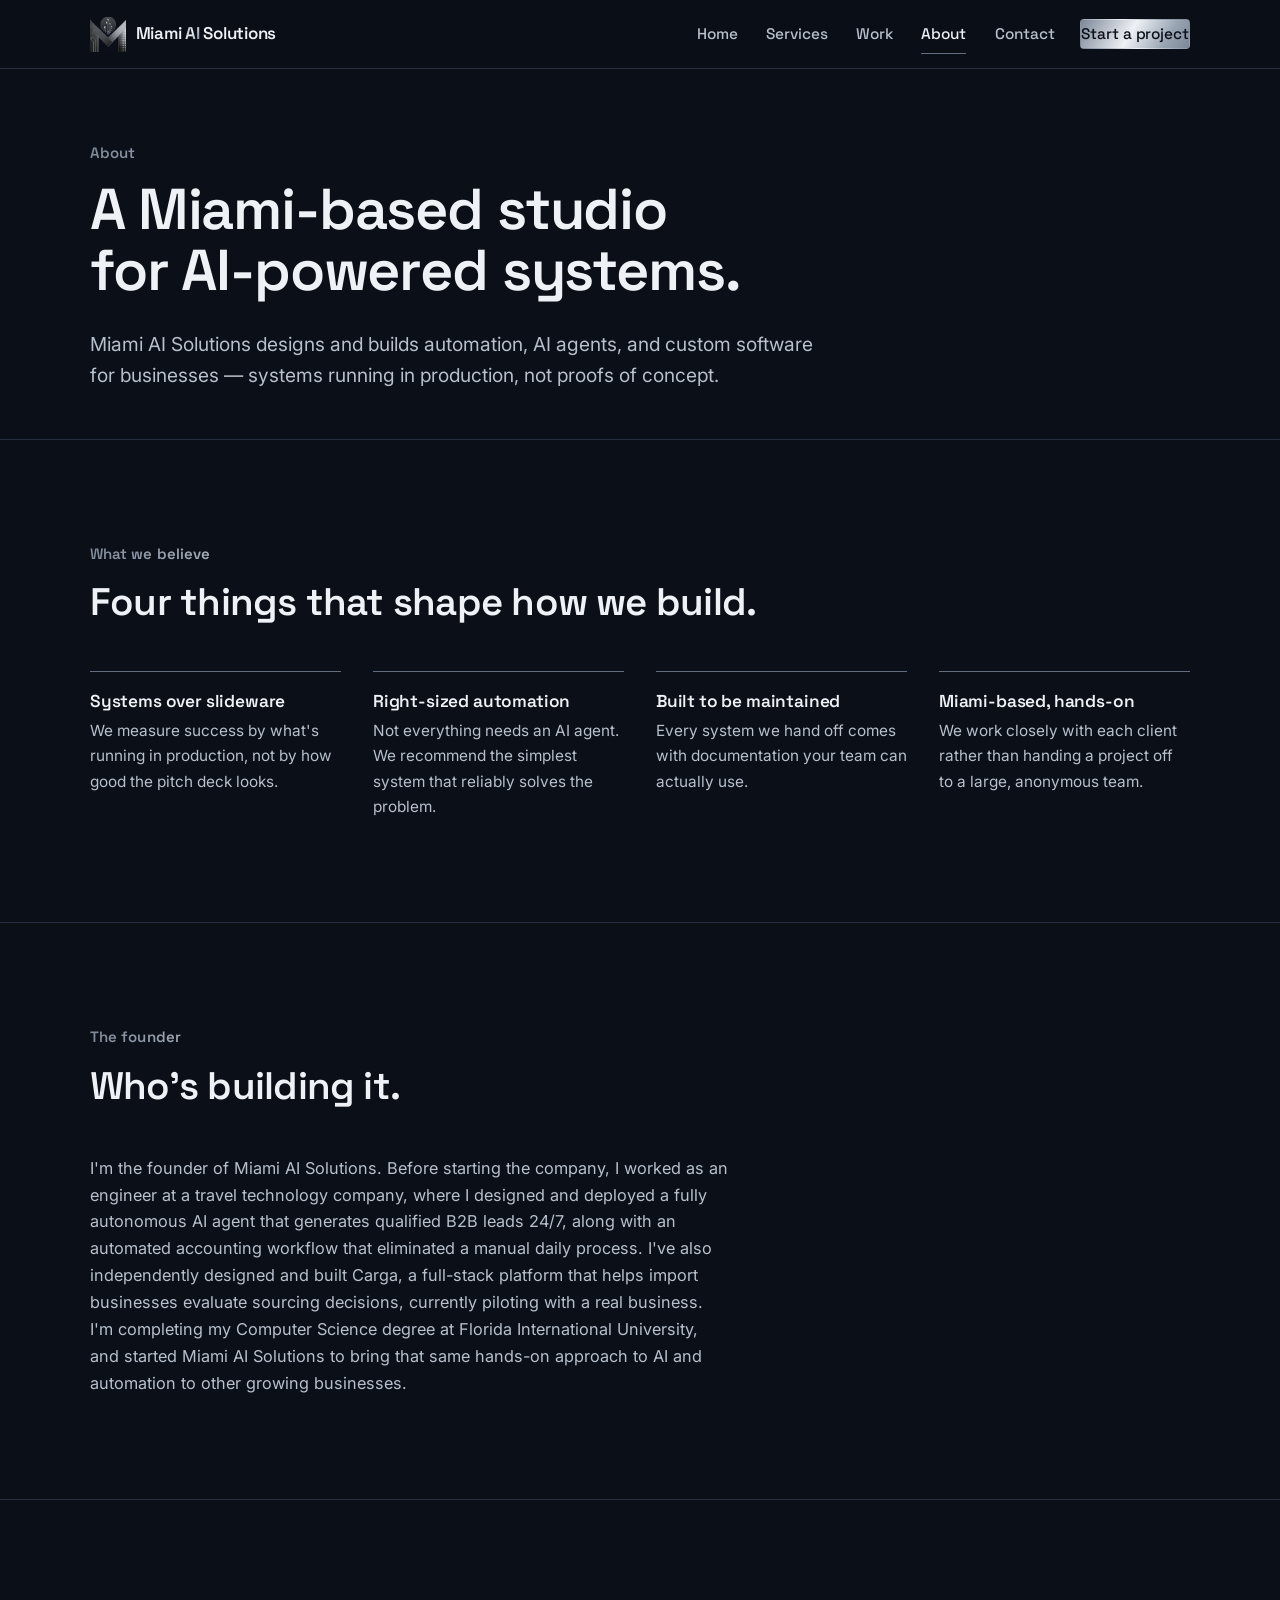
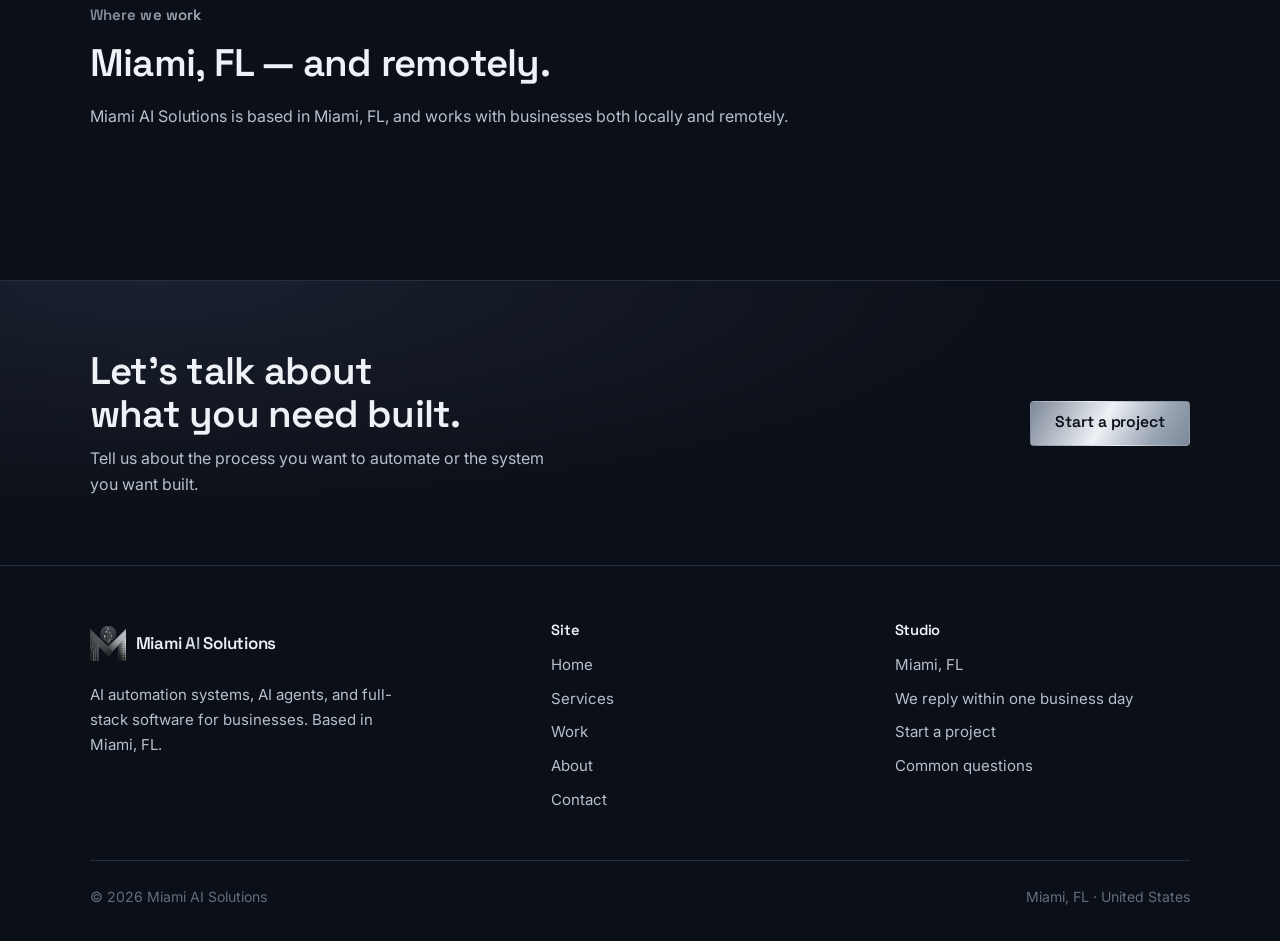
==== commit 6031af2f: "sync CSP headers, tweak founder section eyebrow - _headers: add https://formspree.io to connect-src " ====
--- a/about.html
+++ b/about.html
@@ -122,7 +122,7 @@
   <section class="section section--line" aria-labelledby="who-title">
     <div class="container">
       <div class="section-head">
-        <span class="eyebrow">Who's behind it</span>
+        <span class="eyebrow">The founder</span>
         <h2 id="who-title">Who's building it.</h2>
       </div>
 
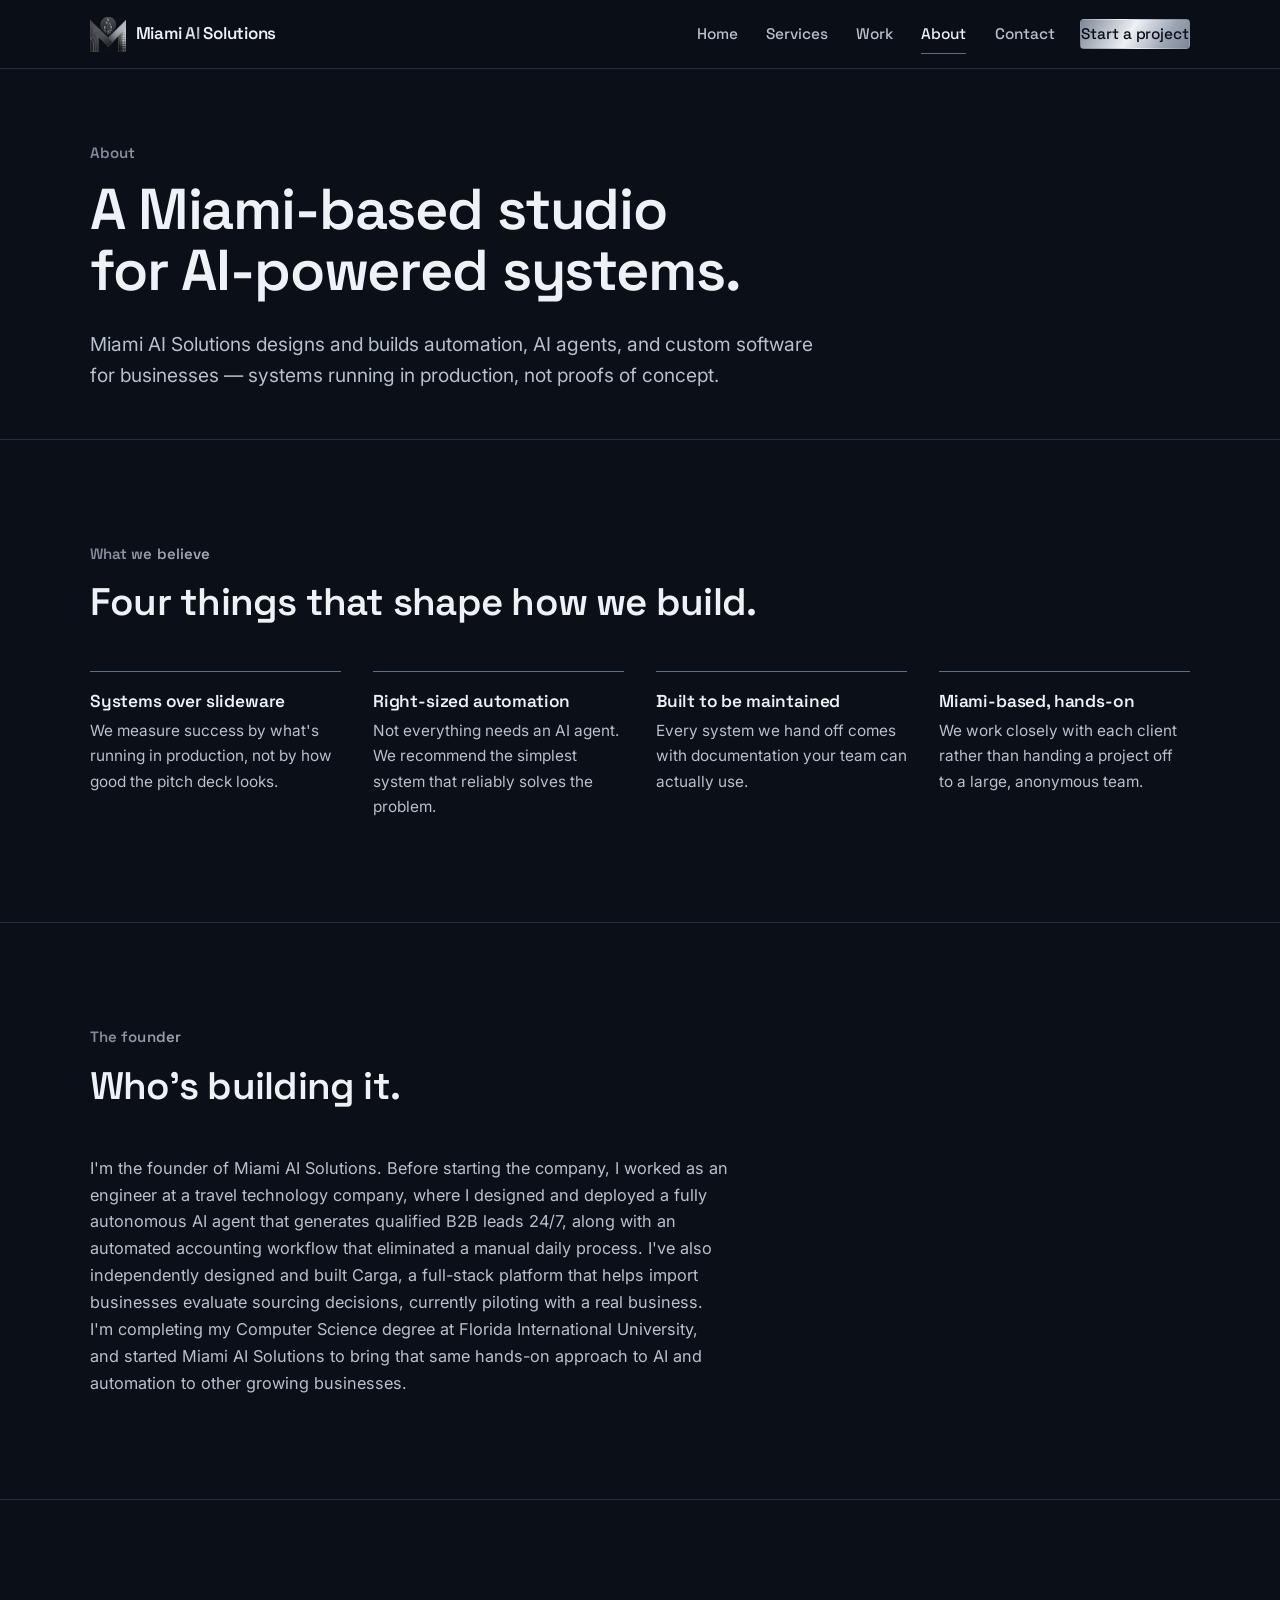
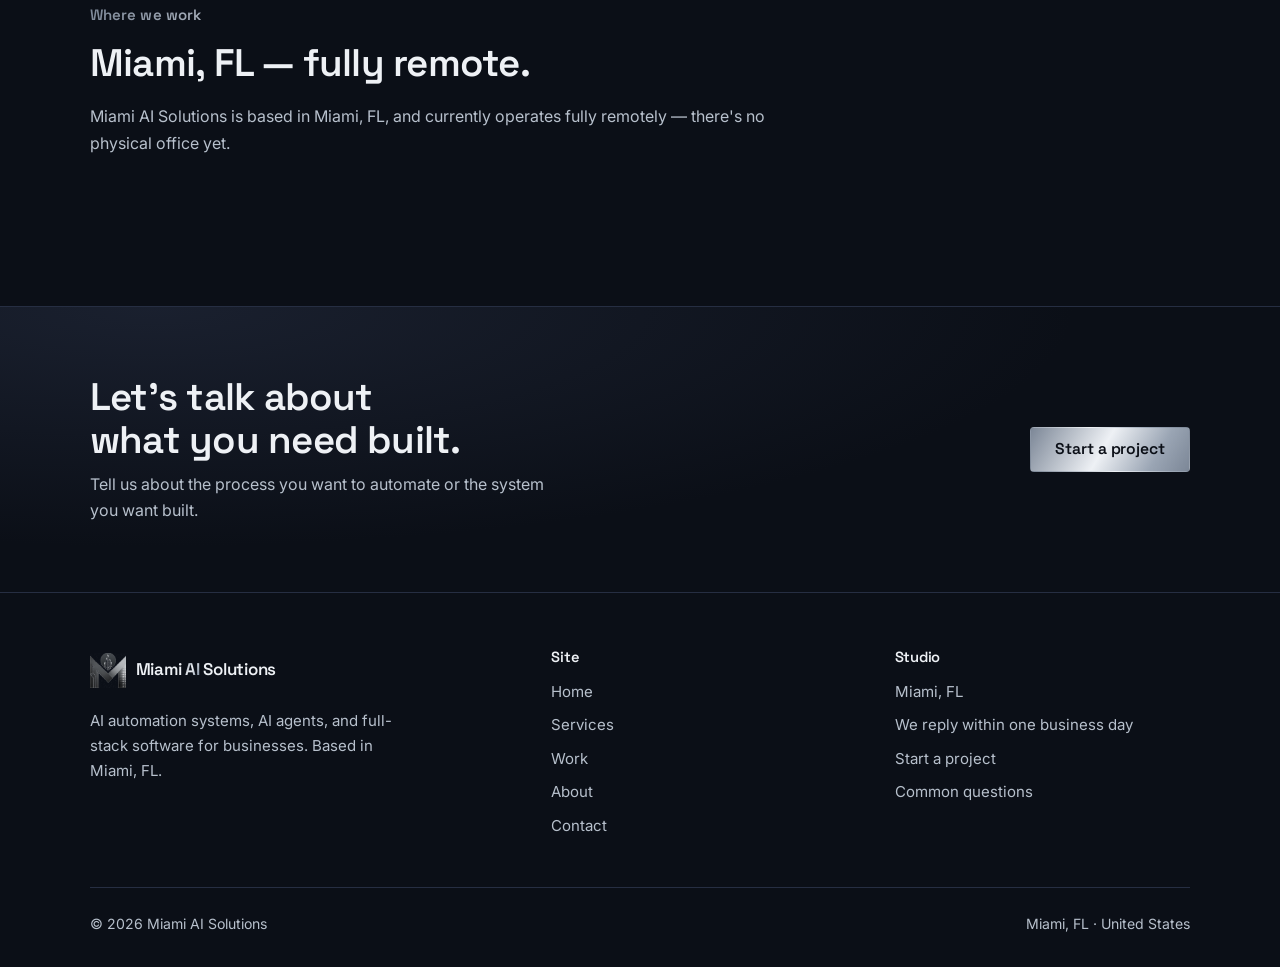
==== commit 1a599739: "SEO noindex on preview host, optimize header icon, clean up production files, fix text contrast, cla" ====
--- a/about.html
+++ b/about.html
@@ -61,7 +61,7 @@
 <header class="site-header">
   <div class="container header-inner">
     <a class="logo" href="index.html">
-      <img class="logo-mark" src="assets/icon.png" alt="" width="36" height="35">
+      <img class="logo-mark" src="assets/icon-header.png" alt="" width="36" height="35">
       <span class="logo-text">Miami <span class="chrome">AI</span> Solutions</span>
     </a>
     <button class="nav-toggle" type="button" aria-expanded="false" aria-controls="site-nav">
@@ -134,8 +134,8 @@
     <div class="container">
       <div class="section-head">
         <span class="eyebrow">Where we work</span>
-        <h2 id="where-title">Miami, FL — and remotely.</h2>
-        <p>Miami AI Solutions is based in Miami, FL, and works with businesses both locally and remotely.</p>
+        <h2 id="where-title">Miami, FL — fully remote.</h2>
+        <p>Miami AI Solutions is based in Miami, FL, and currently operates fully remotely — there's no physical office yet.</p>
       </div>
     </div>
   </section>
@@ -157,7 +157,7 @@
     <div class="footer-grid">
       <div class="footer-brand">
         <a class="logo" href="index.html">
-          <img class="logo-mark" src="assets/icon.png" alt="" width="36" height="35">
+          <img class="logo-mark" src="assets/icon-header.png" alt="" width="36" height="35">
           <span class="logo-text">Miami <span class="chrome">AI</span> Solutions</span>
         </a>
         <p>AI automation systems, AI agents, and full-stack software for businesses. Based in Miami, FL.</p>
--- a/css/styles.css
+++ b/css/styles.css
@@ -478,7 +478,9 @@
   color: var(--silver);
   line-height: 1.5;
 }
-.stack span { color: var(--steel); }
+/* --silver, not --steel: this is small text, and --steel only reaches 3.67:1
+   against --ink (WCAG AA needs 4.5:1 below 18px). */
+.stack span { color: var(--silver); }
 
 @media (min-width: 761px) {
   .proof-item { padding-inline: clamp(1.5rem, 3vw, 2.5rem); }
@@ -614,7 +616,7 @@
 .service-index {
   font-family: var(--font-display);
   font-size: 0.9rem;
-  color: var(--steel);
+  color: var(--silver); /* small text — needs 4.5:1, which --steel misses */
   margin-bottom: 0.5rem;
 }
 .service-block h2 { font-size: clamp(1.4rem, 2.2vw, 1.75rem); margin-bottom: 0.5rem; }
@@ -956,7 +958,7 @@
   padding-top: 1.5rem;
   border-top: 1px solid var(--line);
   font-size: 0.88rem;
-  color: var(--steel);
+  color: var(--silver); /* small text — needs 4.5:1, which --steel misses */
 }
 .footer-bottom p { margin: 0; }
 
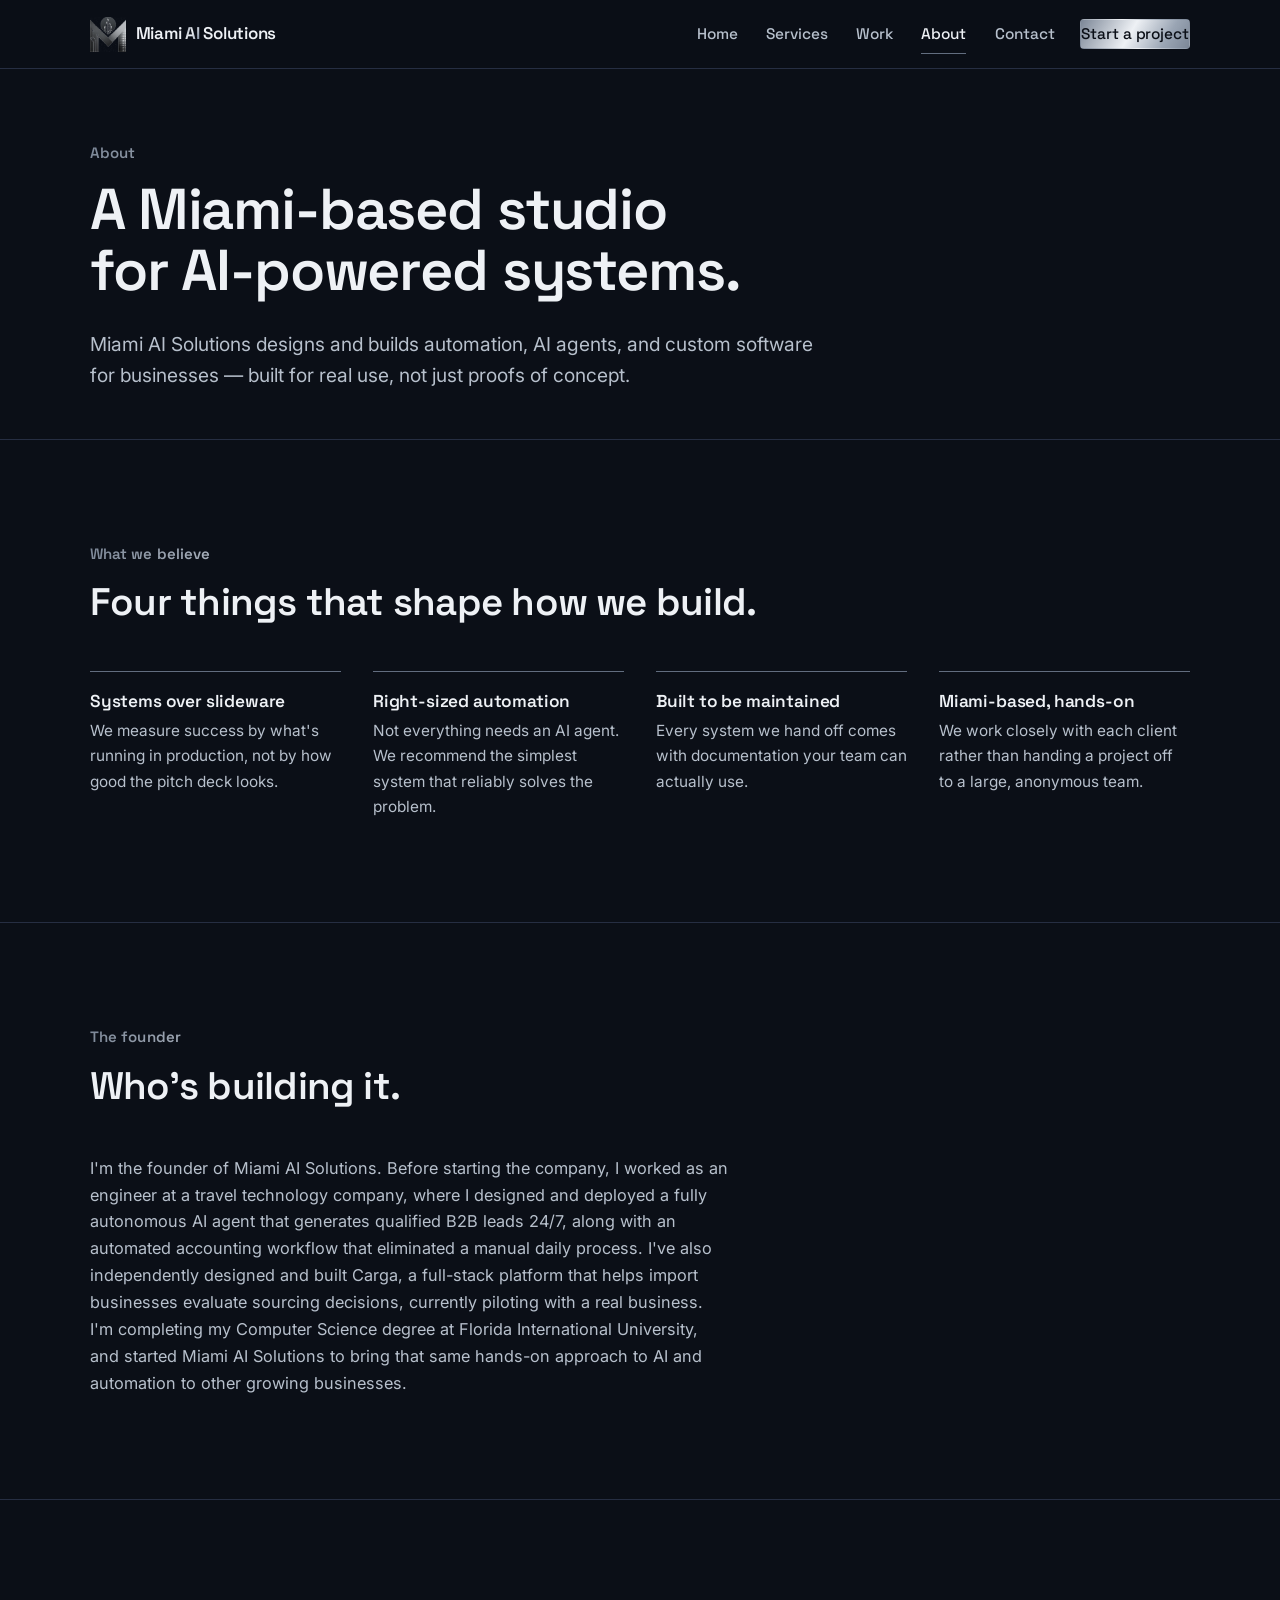
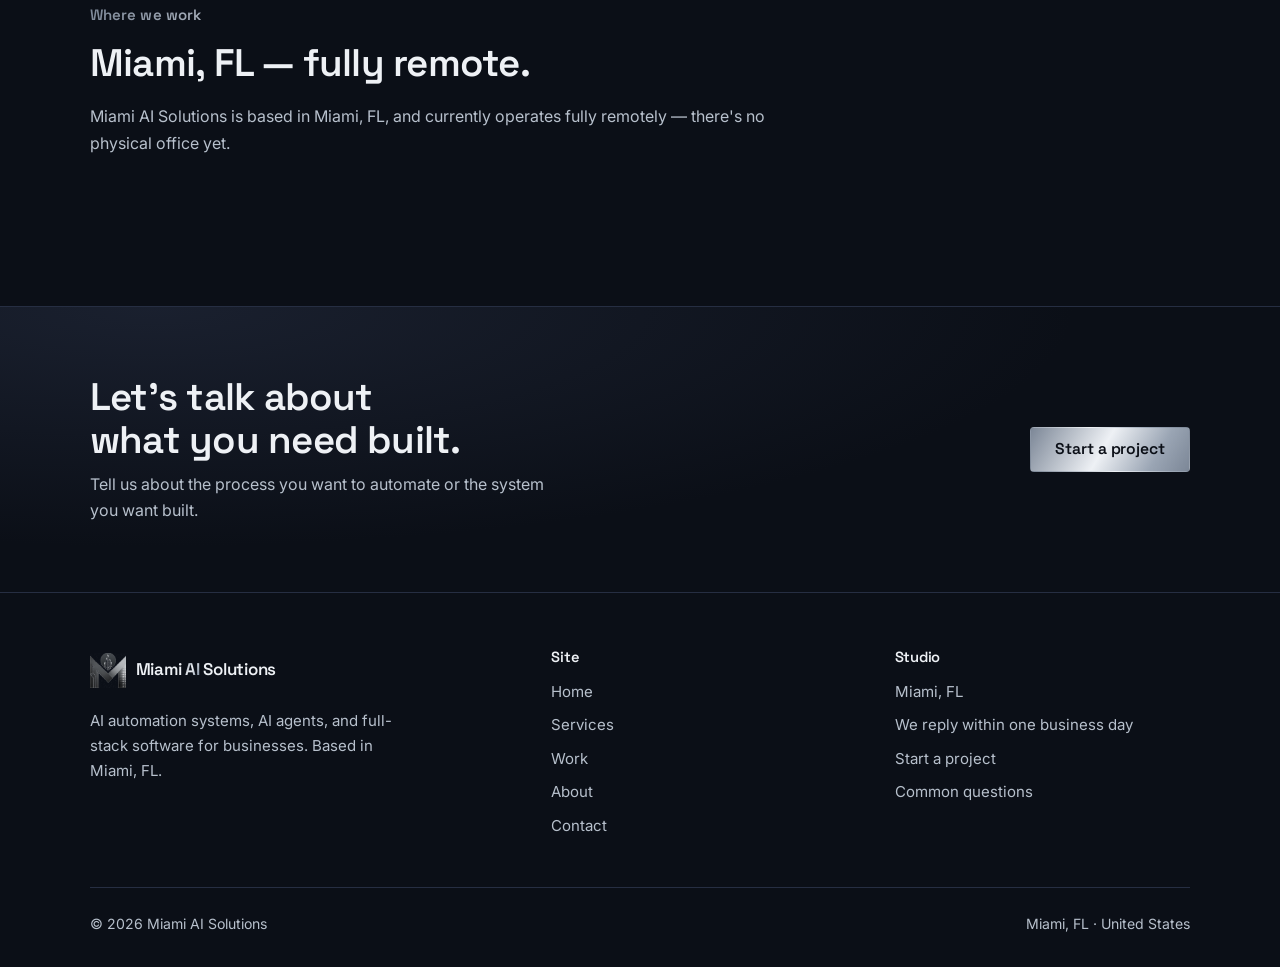
==== commit d1656686: "fix overclaiming on past-role projects, point absolute URLs at current deploy Two of the three proje" ====
--- a/about.html
+++ b/about.html
@@ -4,22 +4,22 @@
 <meta charset="utf-8">
 <meta name="viewport" content="width=device-width, initial-scale=1">
 <title>About — A Miami-based AI &amp; software studio | Miami AI Solutions</title>
-<meta name="description" content="Miami AI Solutions designs and builds automation, AI agents, and custom software for businesses — systems running in production, not proofs of concept. Based in Miami, FL.">
-<link rel="canonical" href="https://www.miamiaisolutions.com/about.html">
+<meta name="description" content="Miami AI Solutions designs and builds automation, AI agents, and custom software for businesses — built for real use, not just proofs of concept. Based in Miami, FL.">
+<link rel="canonical" href="https://miami-ai-solutions-two.vercel.app/about.html">
 
 <meta property="og:type" content="website">
 <meta property="og:site_name" content="Miami AI Solutions">
 <meta property="og:title" content="About — A Miami-based AI &amp; software studio | Miami AI Solutions">
-<meta property="og:description" content="Miami AI Solutions designs and builds automation, AI agents, and custom software for businesses — systems running in production, not proofs of concept.">
-<meta property="og:url" content="https://www.miamiaisolutions.com/about.html">
-<meta property="og:image" content="https://www.miamiaisolutions.com/assets/og-image.jpg">
+<meta property="og:description" content="Miami AI Solutions designs and builds automation, AI agents, and custom software for businesses — built for real use, not just proofs of concept.">
+<meta property="og:url" content="https://miami-ai-solutions-two.vercel.app/about.html">
+<meta property="og:image" content="https://miami-ai-solutions-two.vercel.app/assets/og-image.jpg">
 <meta property="og:image:width" content="1200">
 <meta property="og:image:height" content="630">
 <meta property="og:image:alt" content="Miami AI Solutions — AI, automation and software development, over a Miami skyline.">
 <meta name="twitter:card" content="summary_large_image">
 <meta name="twitter:title" content="About — A Miami-based AI &amp; software studio | Miami AI Solutions">
-<meta name="twitter:description" content="Miami AI Solutions designs and builds automation, AI agents, and custom software for businesses — systems running in production, not proofs of concept.">
-<meta name="twitter:image" content="https://www.miamiaisolutions.com/assets/og-image.jpg">
+<meta name="twitter:description" content="Miami AI Solutions designs and builds automation, AI agents, and custom software for businesses — built for real use, not just proofs of concept.">
+<meta name="twitter:image" content="https://miami-ai-solutions-two.vercel.app/assets/og-image.jpg">
 
 <meta name="theme-color" content="#0b0f17">
 <link rel="icon" href="favicon.ico" sizes="any">
@@ -37,11 +37,11 @@
 {
   "@context": "https://schema.org",
   "@type": "ProfessionalService",
-  "@id": "https://www.miamiaisolutions.com/#organization",
+  "@id": "https://miami-ai-solutions-two.vercel.app/#organization",
   "name": "Miami AI Solutions",
-  "url": "https://www.miamiaisolutions.com/",
-  "logo": "https://www.miamiaisolutions.com/assets/icon.png",
-  "image": "https://www.miamiaisolutions.com/assets/og-image.jpg",
+  "url": "https://miami-ai-solutions-two.vercel.app/",
+  "logo": "https://miami-ai-solutions-two.vercel.app/assets/icon.png",
+  "image": "https://miami-ai-solutions-two.vercel.app/assets/og-image.jpg",
   "description": "Miami AI Solutions designs and builds AI automation systems, AI agents, and full-stack software for businesses — turning manual processes into reliable, running systems.",
   "email": "contact.miamiaisolutions@gmail.com",
   "address": {
@@ -87,7 +87,7 @@
     <div class="container">
       <span class="eyebrow">About</span>
       <h1>A Miami-based studio for AI-powered systems.</h1>
-      <p class="lede">Miami AI Solutions designs and builds automation, AI agents, and custom software for businesses — systems running in production, not proofs of concept.</p>
+      <p class="lede">Miami AI Solutions designs and builds automation, AI agents, and custom software for businesses — built for real use, not just proofs of concept.</p>
     </div>
   </section>
 
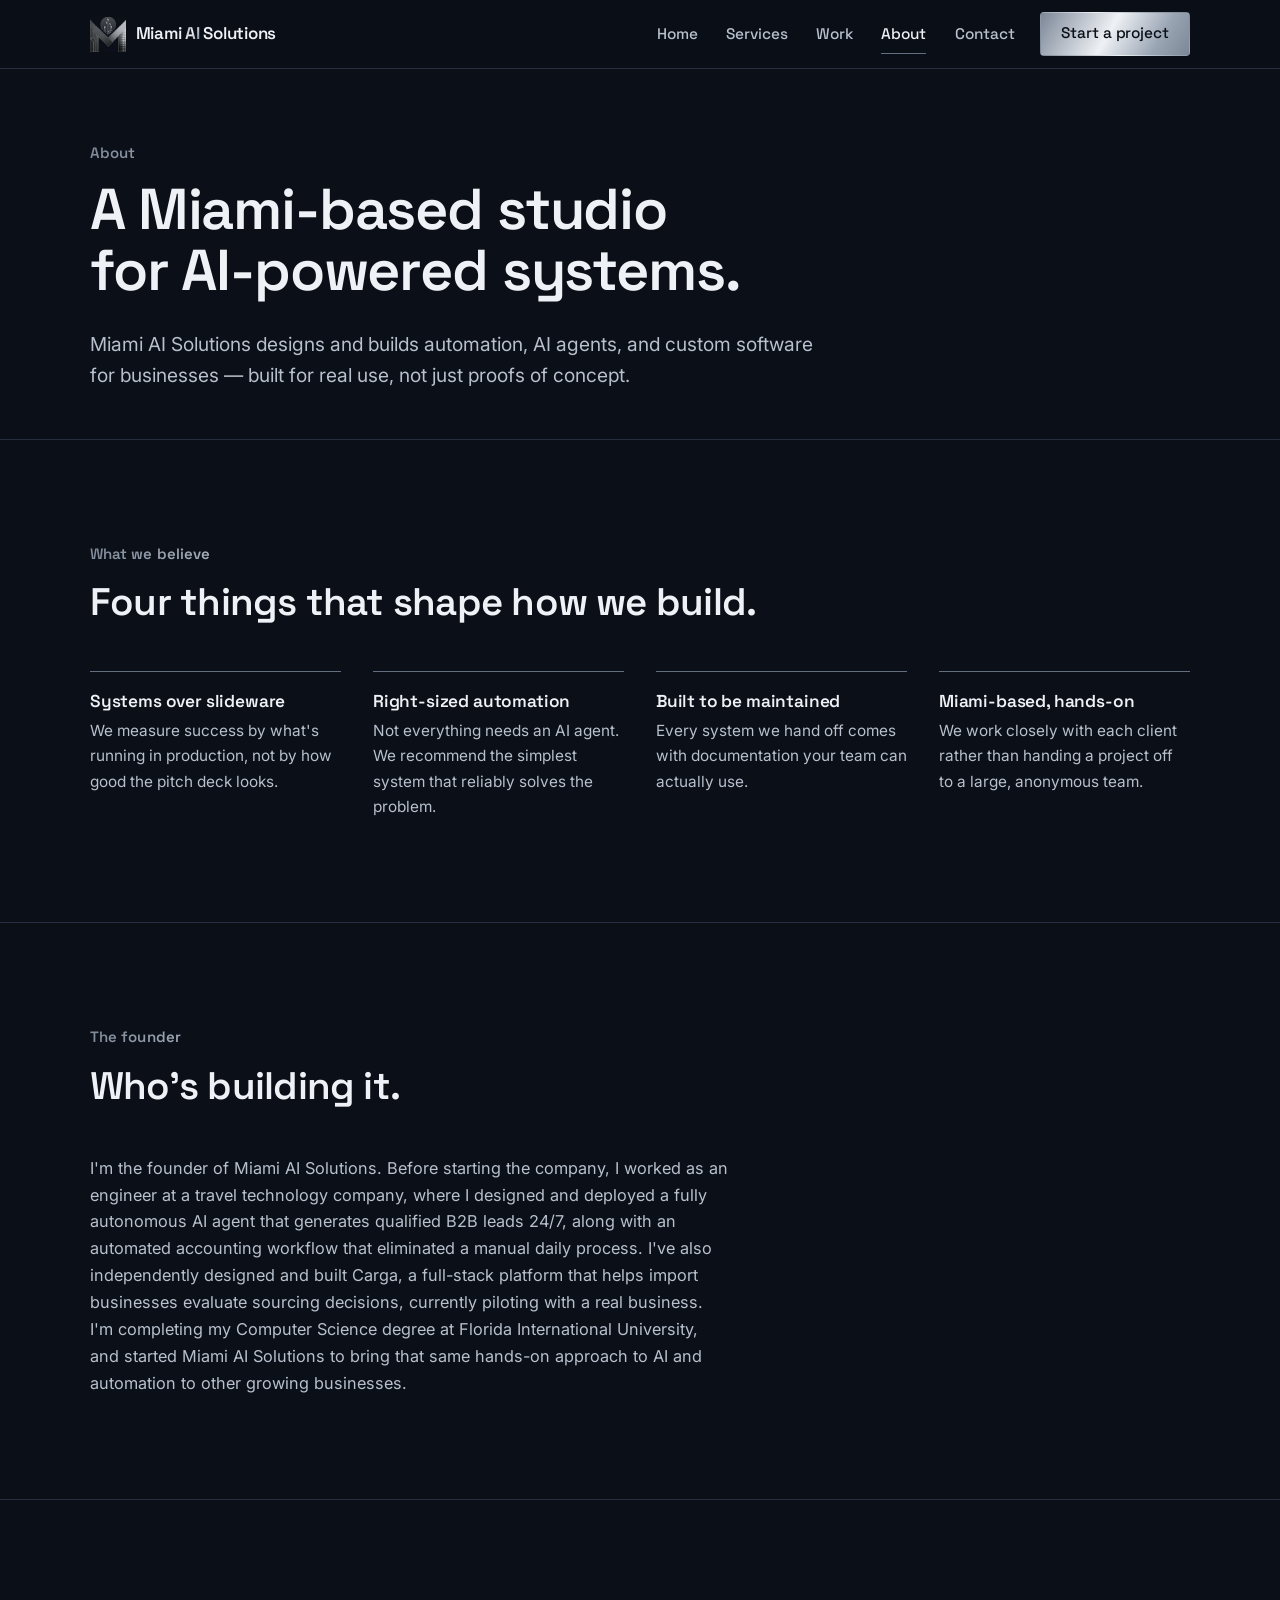
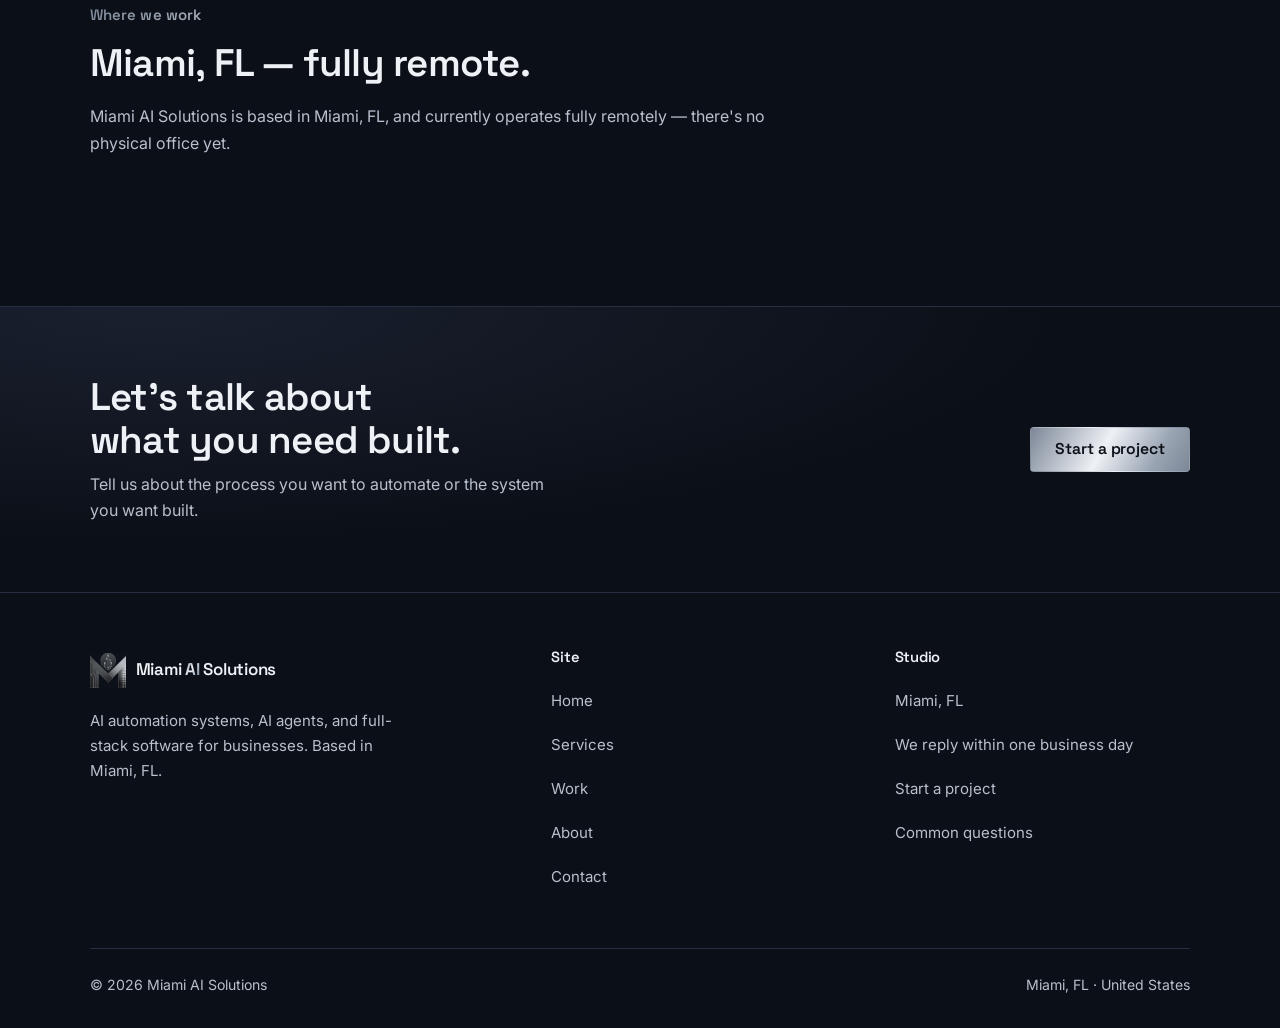
==== commit 0c3072d7: "fix accessibility and perf issues from the live-site audit Header CTA (all 5 pages, desktop): `.site" ====
--- a/about.html
+++ b/about.html
@@ -30,6 +30,11 @@
 
 <link rel="preconnect" href="https://fonts.googleapis.com">
 <link rel="preconnect" href="https://fonts.gstatic.com" crossorigin>
+<!-- Preload the font CSS, not the font files. The fonts.gstatic.com URLs are
+     version- and UA-specific, so hardcoding one risks a double download or a
+     silent miss when Google rotates it; prioritising the stylesheet shortens
+     the first hop of the two-hop chain that gates the font fetch. -->
+<link rel="preload" as="style" href="https://fonts.googleapis.com/css2?family=Inter:wght@400;500;600&amp;family=Space+Grotesk:wght@500;600;700&amp;display=swap">
 <link rel="stylesheet" href="https://fonts.googleapis.com/css2?family=Inter:wght@400;500;600&amp;family=Space+Grotesk:wght@500;600;700&amp;display=swap">
 <link rel="stylesheet" href="css/styles.css">
 
@@ -61,7 +66,7 @@
 <header class="site-header">
   <div class="container header-inner">
     <a class="logo" href="index.html">
-      <img class="logo-mark" src="assets/icon-header.png" alt="" width="36" height="35">
+      <img class="logo-mark" src="assets/icon-header.png" alt="" width="36" height="35" fetchpriority="high">
       <span class="logo-text">Miami <span class="chrome">AI</span> Solutions</span>
     </a>
     <button class="nav-toggle" type="button" aria-expanded="false" aria-controls="site-nav">
@@ -157,7 +162,7 @@
     <div class="footer-grid">
       <div class="footer-brand">
         <a class="logo" href="index.html">
-          <img class="logo-mark" src="assets/icon-header.png" alt="" width="36" height="35">
+          <img class="logo-mark" src="assets/icon-header.png" alt="" width="36" height="35" loading="lazy" decoding="async">
           <span class="logo-text">Miami <span class="chrome">AI</span> Solutions</span>
         </a>
         <p>AI automation systems, AI agents, and full-stack software for businesses. Based in Miami, FL.</p>
--- a/css/styles.css
+++ b/css/styles.css
@@ -52,6 +52,7 @@
 
 body {
   margin: 0;
+  touch-action: manipulation;
   background: var(--ink);
   color: var(--white);
   font-family: var(--font-body);
@@ -251,12 +252,20 @@
 /* The generic nav link colour must not win over the button's own colour. */
 .site-nav a.btn-primary { color: var(--ink); }
 .site-nav a.btn-ghost { color: var(--paper); }
+/* The same specificity trap applies to the box: `.site-nav a` (0,1,1) also
+   beats `.btn-sm` (0,1,0), which flattened the header CTA to zero side
+   padding. Restate the button metrics at matching specificity, and floor the
+   height at the 44px touch minimum. */
+.site-nav a.btn-sm {
+  padding: 0.72rem 1.25rem;
+  min-height: 44px;
+}
 .nav-cta { margin-left: clamp(1rem, 2vw, 1.75rem); }
 
 .nav-toggle {
   display: none;
   width: 44px;
-  height: 40px;
+  height: 44px;
   padding: 0;
   background: transparent;
   border: 1px solid var(--line);
@@ -306,6 +315,7 @@
     margin: 1.35rem 0 0;
     padding: 0.72rem 1.3rem;
     font-size: 0.95rem;
+    min-height: 44px;
   }
 }
 
@@ -360,11 +370,18 @@
   font-weight: 500;
   font-size: 0.95rem;
   color: var(--paper);
-  text-decoration: none;
-  border-bottom: 1px solid var(--steel);
-  padding-bottom: 1px;
-}
-.link:hover { border-bottom-color: var(--paper); }
+  /* The hairline is drawn with text-decoration rather than a bottom border so
+     it keeps hugging the text while the box grows to the 44px touch minimum;
+     a border would ride down to the bottom of the padded box. */
+  text-decoration: underline;
+  text-decoration-thickness: 1px;
+  text-decoration-color: var(--steel);
+  text-underline-offset: 6px;
+  display: inline-flex;
+  align-items: center;
+  min-height: 44px;
+}
+.link:hover { text-decoration-color: var(--paper); }
 
 /* --------------------------------------------------------------------------
    6. Hero
@@ -905,9 +922,18 @@
 .form-status.is-ok { border-left-color: var(--paper); color: var(--paper); }
 
 .info-block { display: grid; gap: 1.75rem; }
-.info-item h3 { font-size: 1rem; margin-bottom: 0.3rem; }
+/* These are h2 for the document outline (h1 -> h2, no skip); the visual scale
+   is the small label it always was, not the section-heading h2 scale. */
+.info-item h2 { font-size: 1rem; letter-spacing: -0.01em; margin-bottom: 0.3rem; }
 .info-item p { color: var(--silver); margin: 0; }
-.info-item a { color: var(--paper); }
+/* The email address is the page's primary contact action on a phone, so it
+   carries the 44px touch minimum. */
+.info-item a {
+  color: var(--paper);
+  display: inline-flex;
+  align-items: center;
+  min-height: 44px;
+}
 
 /* --------------------------------------------------------------------------
    17. Footer
@@ -939,7 +965,7 @@
   color: var(--paper);
   margin-bottom: 0.9rem;
 }
-.footer-col ul { list-style: none; display: grid; gap: 0.55rem; }
+.footer-col ul { list-style: none; display: grid; gap: 0; }
 .footer-col li,
 .footer-col a,
 .footer-col p {
@@ -949,6 +975,21 @@
   margin: 0;
 }
 .footer-col a:hover { color: var(--paper); }
+/* Footer nav is real, repeated navigation, so its rows carry the 44px touch
+   minimum. Rows own the height and the gap goes to zero, which keeps link and
+   plain-text rows on the same rhythm; the anchor fills its row so the tap area
+   matches what the eye reads as the row. */
+.footer-col li {
+  display: flex;
+  align-items: center;
+  min-height: 44px;
+}
+.footer-col li > a {
+  display: flex;
+  align-items: center;
+  width: 100%;
+  min-height: 44px;
+}
 .footer-bottom {
   display: flex;
   flex-wrap: wrap;
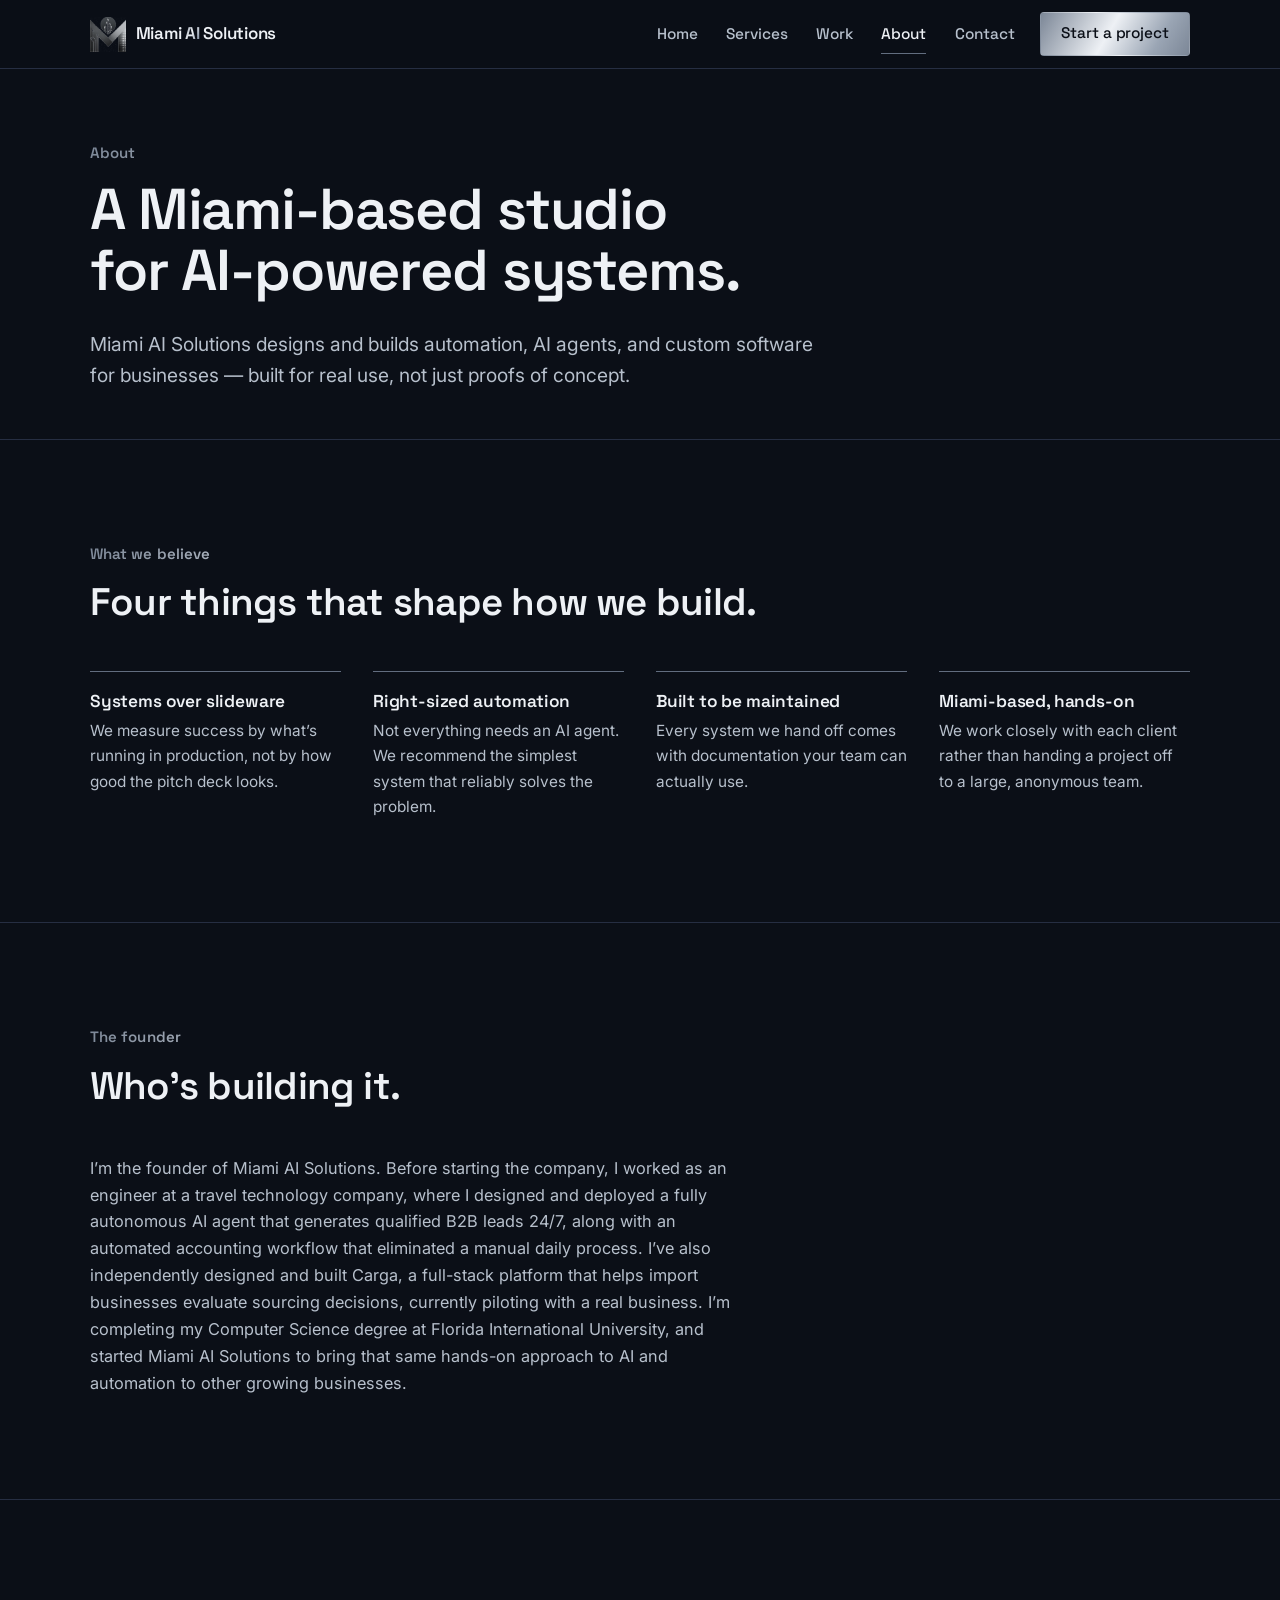
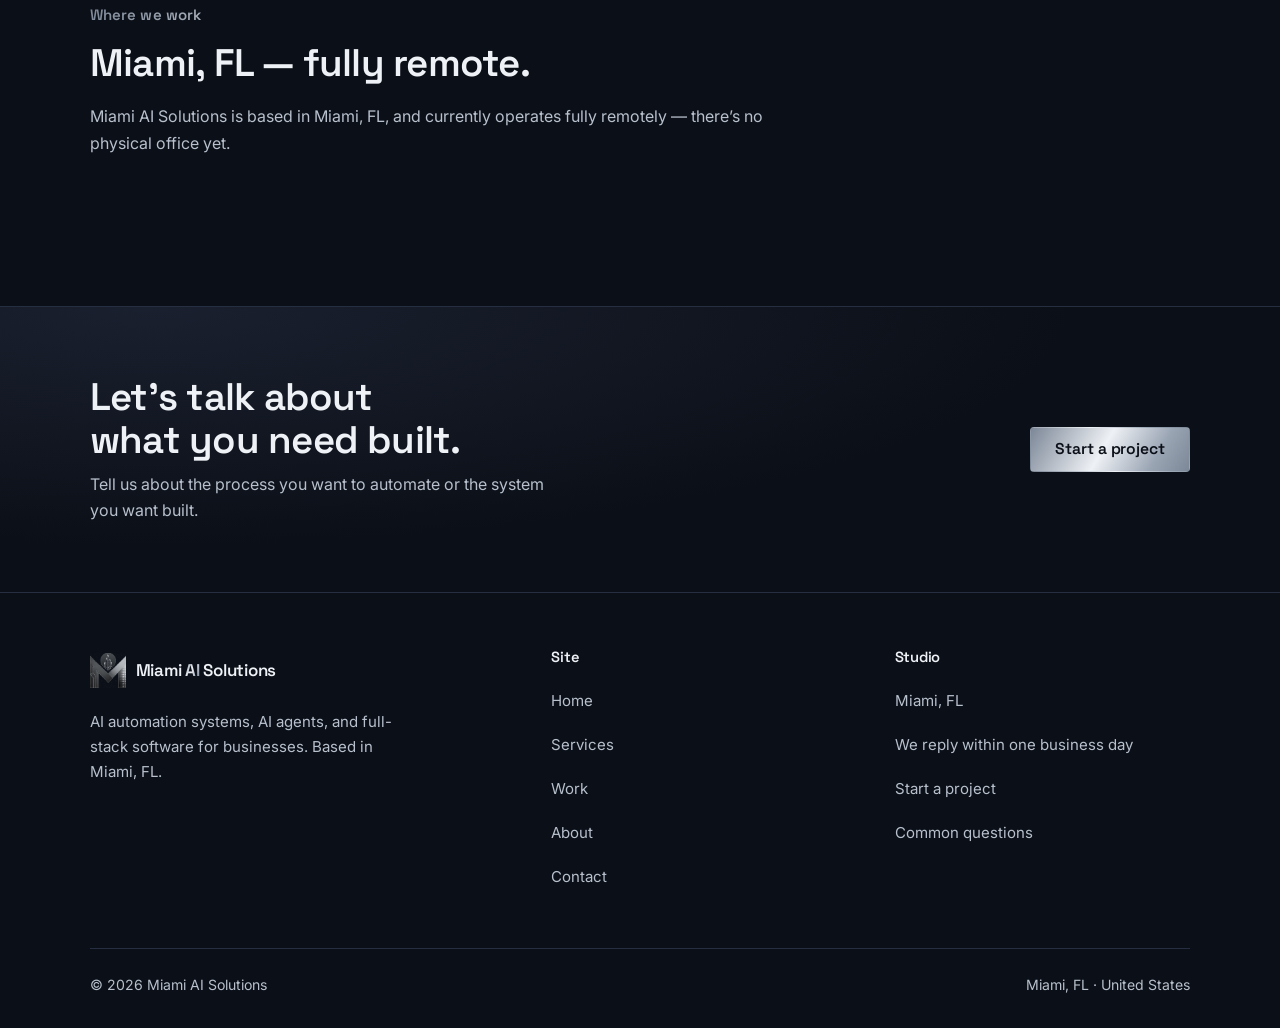
==== commit 6910b0c0: "finish touch targets and curly apostrophes across all pages Logo link (header and footer, all 5 page" ====
--- a/about.html
+++ b/about.html
@@ -106,7 +106,7 @@
       <div class="belief-grid">
         <div class="belief">
           <h3>Systems over slideware</h3>
-          <p>We measure success by what's running in production, not by how good the pitch deck looks.</p>
+          <p>We measure success by what’s running in production, not by how good the pitch deck looks.</p>
         </div>
         <div class="belief">
           <h3>Right-sized automation</h3>
@@ -128,10 +128,10 @@
     <div class="container">
       <div class="section-head">
         <span class="eyebrow">The founder</span>
-        <h2 id="who-title">Who's building it.</h2>
+        <h2 id="who-title">Who’s building it.</h2>
       </div>
 
-      <p class="bio">I'm the founder of Miami AI Solutions. Before starting the company, I worked as an engineer at a travel technology company, where I designed and deployed a fully autonomous AI agent that generates qualified B2B leads 24/7, along with an automated accounting workflow that eliminated a manual daily process. I've also independently designed and built Carga, a full-stack platform that helps import businesses evaluate sourcing decisions, currently piloting with a real business. I'm completing my Computer Science degree at Florida International University, and started Miami AI Solutions to bring that same hands-on approach to AI and automation to other growing businesses.</p>
+      <p class="bio">I’m the founder of Miami AI Solutions. Before starting the company, I worked as an engineer at a travel technology company, where I designed and deployed a fully autonomous AI agent that generates qualified B2B leads 24/7, along with an automated accounting workflow that eliminated a manual daily process. I’ve also independently designed and built Carga, a full-stack platform that helps import businesses evaluate sourcing decisions, currently piloting with a real business. I’m completing my Computer Science degree at Florida International University, and started Miami AI Solutions to bring that same hands-on approach to AI and automation to other growing businesses.</p>
     </div>
   </section>
 
@@ -140,7 +140,7 @@
       <div class="section-head">
         <span class="eyebrow">Where we work</span>
         <h2 id="where-title">Miami, FL — fully remote.</h2>
-        <p>Miami AI Solutions is based in Miami, FL, and currently operates fully remotely — there's no physical office yet.</p>
+        <p>Miami AI Solutions is based in Miami, FL, and currently operates fully remotely — there’s no physical office yet.</p>
       </div>
     </div>
   </section>
@@ -148,7 +148,7 @@
   <section class="cta-band">
     <div class="container cta-inner">
       <div>
-        <h2>Let's talk about what you need built.</h2>
+        <h2>Let’s talk about what you need built.</h2>
         <p>Tell us about the process you want to automate or the system you want built.</p>
       </div>
       <a class="btn btn-primary" href="contact.html">Start a project</a>
--- a/css/styles.css
+++ b/css/styles.css
@@ -210,6 +210,9 @@
   text-decoration: none;
   padding: 0.25rem;
   margin-left: -0.25rem;
+  /* The 35px mark plus 2x0.25rem padding lands at 43px, one short of the
+     touch minimum; the floor costs a pixel and changes nothing visually. */
+  min-height: 44px;
 }
 .logo-mark {
   width: 36px;
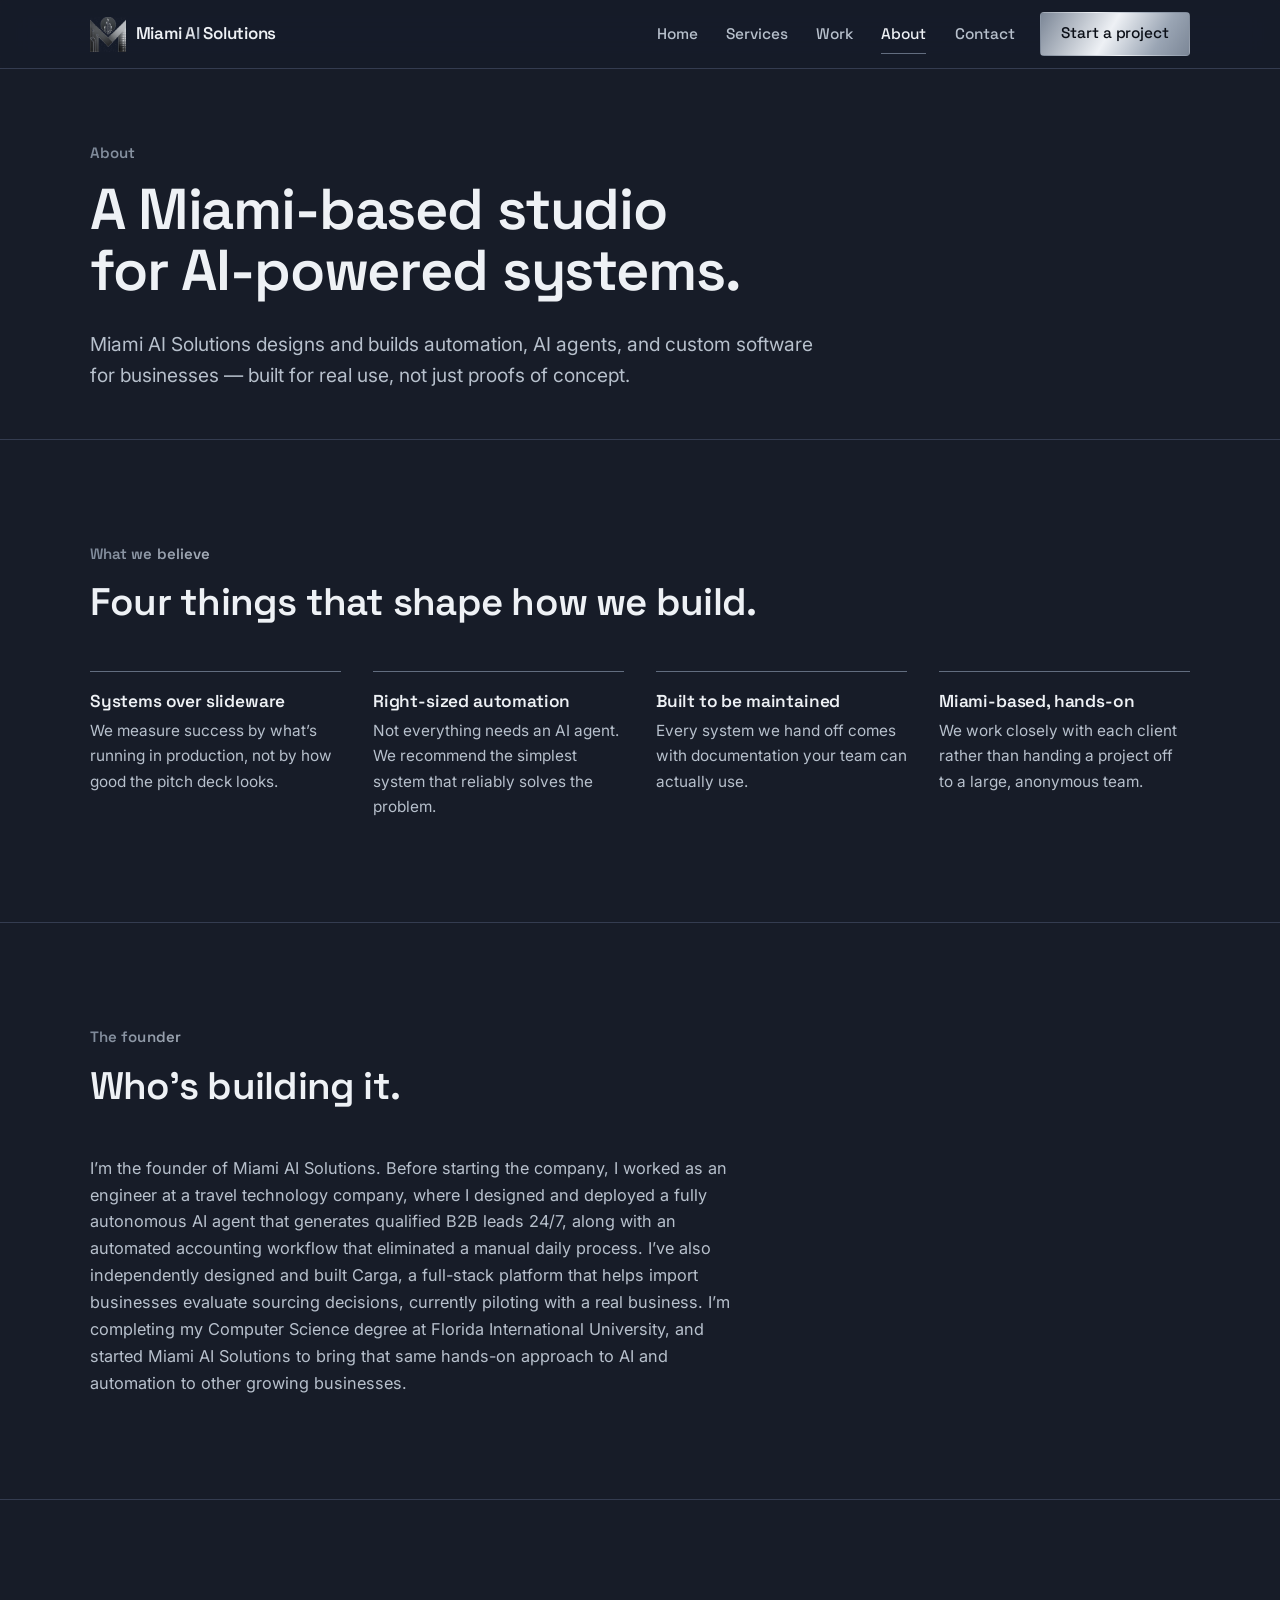
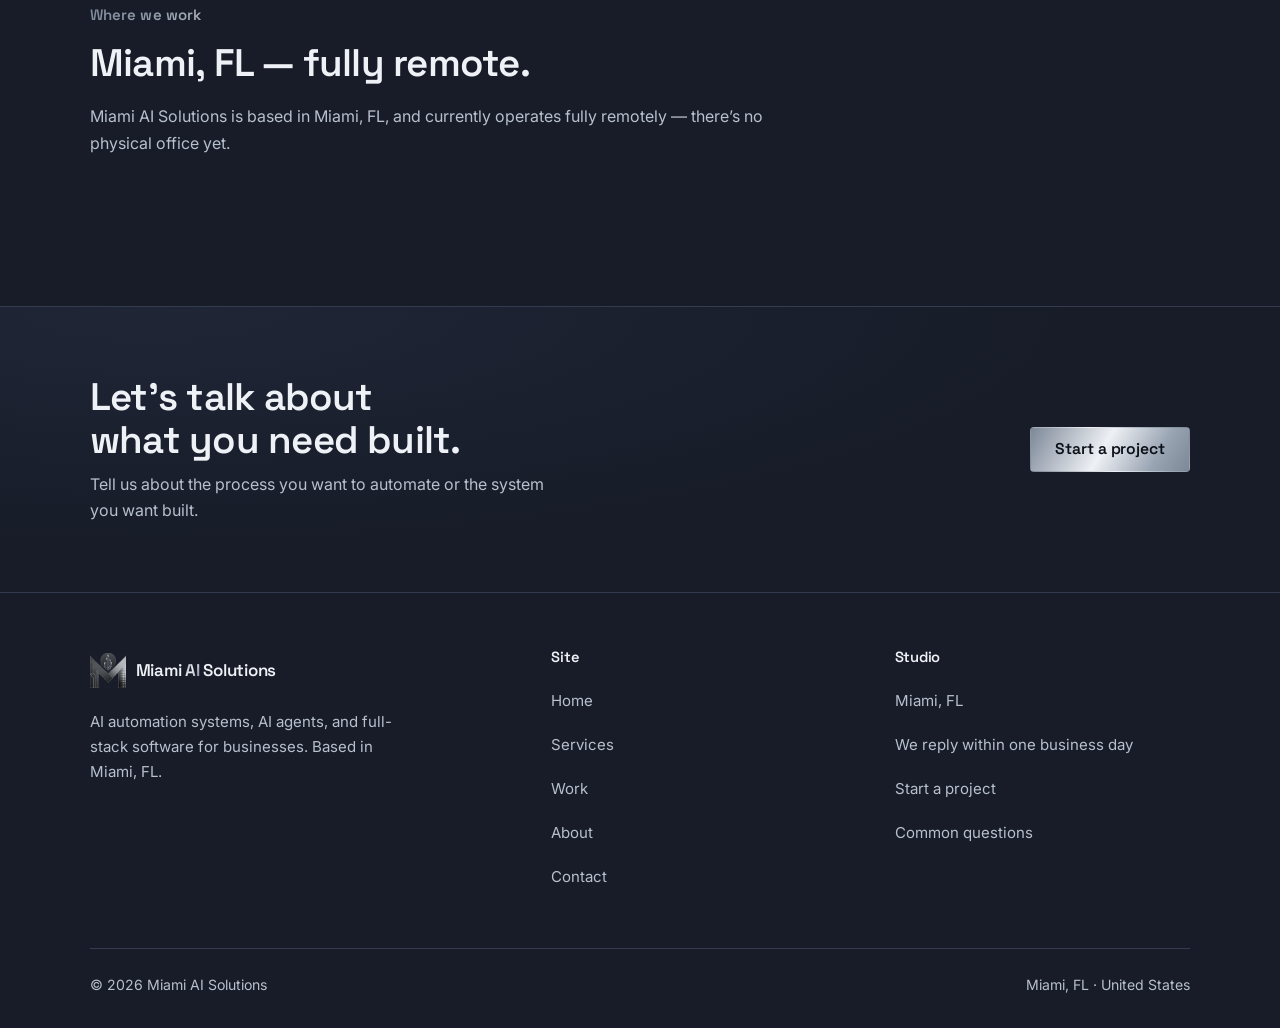
==== commit b7abb47d: "lighten page background, fix elevation ramp, remove hardcoded color duplicates The page background m" ====
--- a/about.html
+++ b/about.html
@@ -21,7 +21,7 @@
 <meta name="twitter:description" content="Miami AI Solutions designs and builds automation, AI agents, and custom software for businesses — built for real use, not just proofs of concept.">
 <meta name="twitter:image" content="https://miami-ai-solutions-two.vercel.app/assets/og-image.jpg">
 
-<meta name="theme-color" content="#0b0f17">
+<meta name="theme-color" content="#171c28">
 <link rel="icon" href="favicon.ico" sizes="any">
 <link rel="icon" type="image/png" sizes="32x32" href="favicon-32x32.png">
 <link rel="icon" type="image/png" sizes="16x16" href="favicon-16x16.png">
--- a/css/styles.css
+++ b/css/styles.css
@@ -8,10 +8,14 @@
    -------------------------------------------------------------------------- */
 :root {
   /* Palette — derived from the brand mark: deep navy/black + brushed chrome */
-  --ink:        #0b0f17;  /* page background */
-  --surface:    #131826;  /* card / section background */
-  --surface-2:  #1a2032;  /* elevated surface, hover */
-  --line:       #262e42;  /* hairline borders */
+  --ink:        #0b0f17;  /* near-black: text on brushed metal, focus ring core.
+                             NOT the page background — it has to stay almost
+                             pure black whatever the page sits at. */
+  --bg:         #171c28;  /* page / section background */
+  --bg-rgb:     23, 28, 40; /* same value, for rgba() tints of the page colour */
+  --surface:    #1e2437;  /* card / section background */
+  --surface-2:  #252d41;  /* elevated surface, hover */
+  --line:       #343c50;  /* hairline borders */
   --steel:      #626d7f;  /* dividers, large numerals, decorative strokes */
   --silver:     #b7c0cc;  /* secondary body text */
   --paper:      #eef1f5;  /* heading white */
@@ -53,7 +57,7 @@
 body {
   margin: 0;
   touch-action: manipulation;
-  background: var(--ink);
+  background: var(--bg);
   color: var(--white);
   font-family: var(--font-body);
   font-size: 1rem;
@@ -186,13 +190,14 @@
   position: sticky;
   top: 0;
   z-index: 100;
-  background: rgba(11, 15, 23, 0.78);
+  /* Derived from the page colour so the two can never drift apart. */
+  background: rgba(var(--bg-rgb), 0.78);
   backdrop-filter: blur(14px) saturate(140%);
   -webkit-backdrop-filter: blur(14px) saturate(140%);
   border-bottom: 1px solid var(--line);
 }
 @supports not ((backdrop-filter: blur(1px)) or (-webkit-backdrop-filter: blur(1px))) {
-  .site-header { background: #0b0f17; }
+  .site-header { background: var(--bg); }
 }
 
 .header-inner {
@@ -302,7 +307,7 @@
     top: 100%;
     left: 0;
     right: 0;
-    background: var(--ink);
+    background: var(--bg);
     border-bottom: 1px solid var(--line);
     padding: 0.5rem var(--gutter) 1.5rem;
     display: none;
@@ -431,7 +436,8 @@
 .trace-4 { animation-delay: 0.54s; }
 
 .node {
-  fill: var(--ink);
+  /* Filled with the page colour so the traces are masked behind each node. */
+  fill: var(--bg);
   stroke: var(--silver);
   stroke-width: 1.6;
   opacity: 0;
@@ -608,8 +614,8 @@
 .cta-band {
   border-top: 1px solid var(--line);
   background:
-    radial-gradient(120% 140% at 12% 0%, rgba(38, 46, 66, 0.55) 0%, rgba(11, 15, 23, 0) 60%),
-    var(--ink);
+    radial-gradient(120% 140% at 12% 0%, rgba(38, 46, 66, 0.55) 0%, rgba(var(--bg-rgb), 0) 60%),
+    var(--bg);
 }
 .cta-inner {
   display: flex;
@@ -944,7 +950,7 @@
 .site-footer {
   border-top: 1px solid var(--line);
   padding-block: clamp(2.5rem, 5vw, 3.5rem) 2rem;
-  background: var(--ink);
+  background: var(--bg);
 }
 .footer-grid {
   display: grid;
